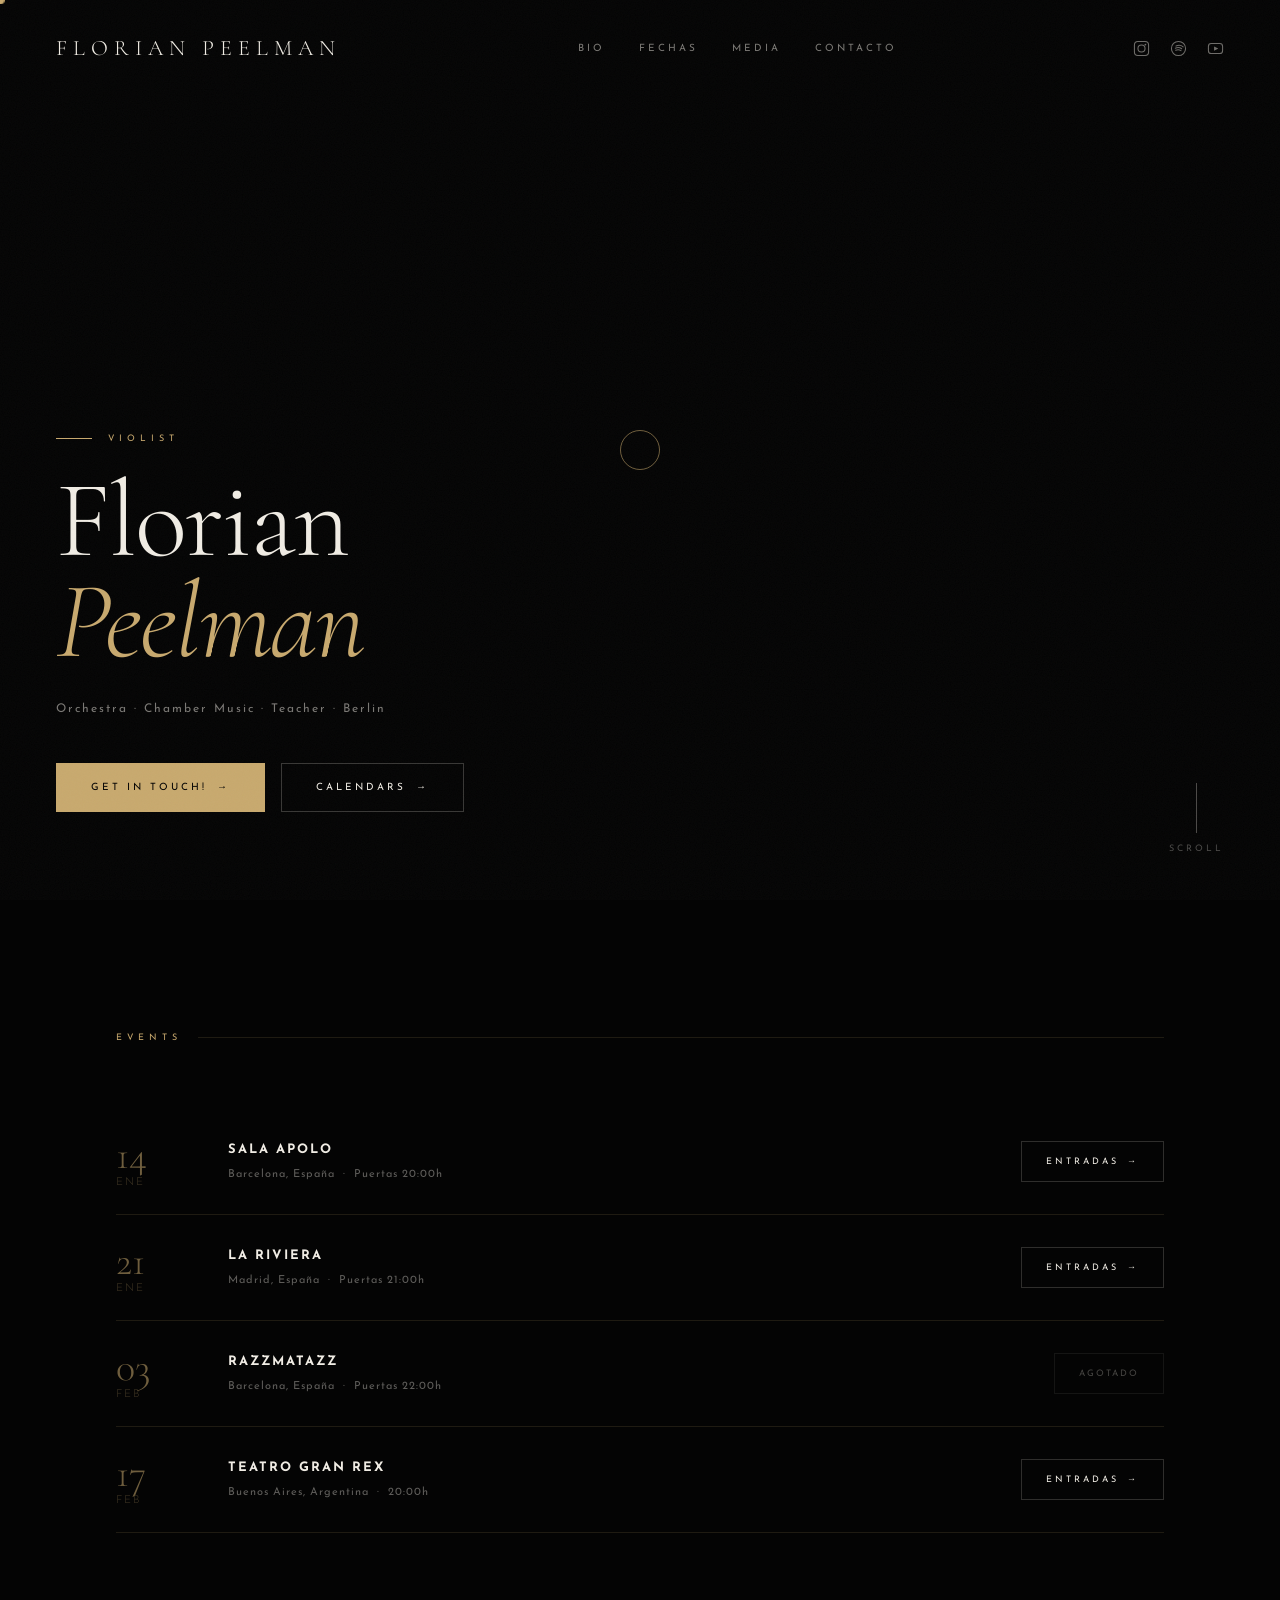
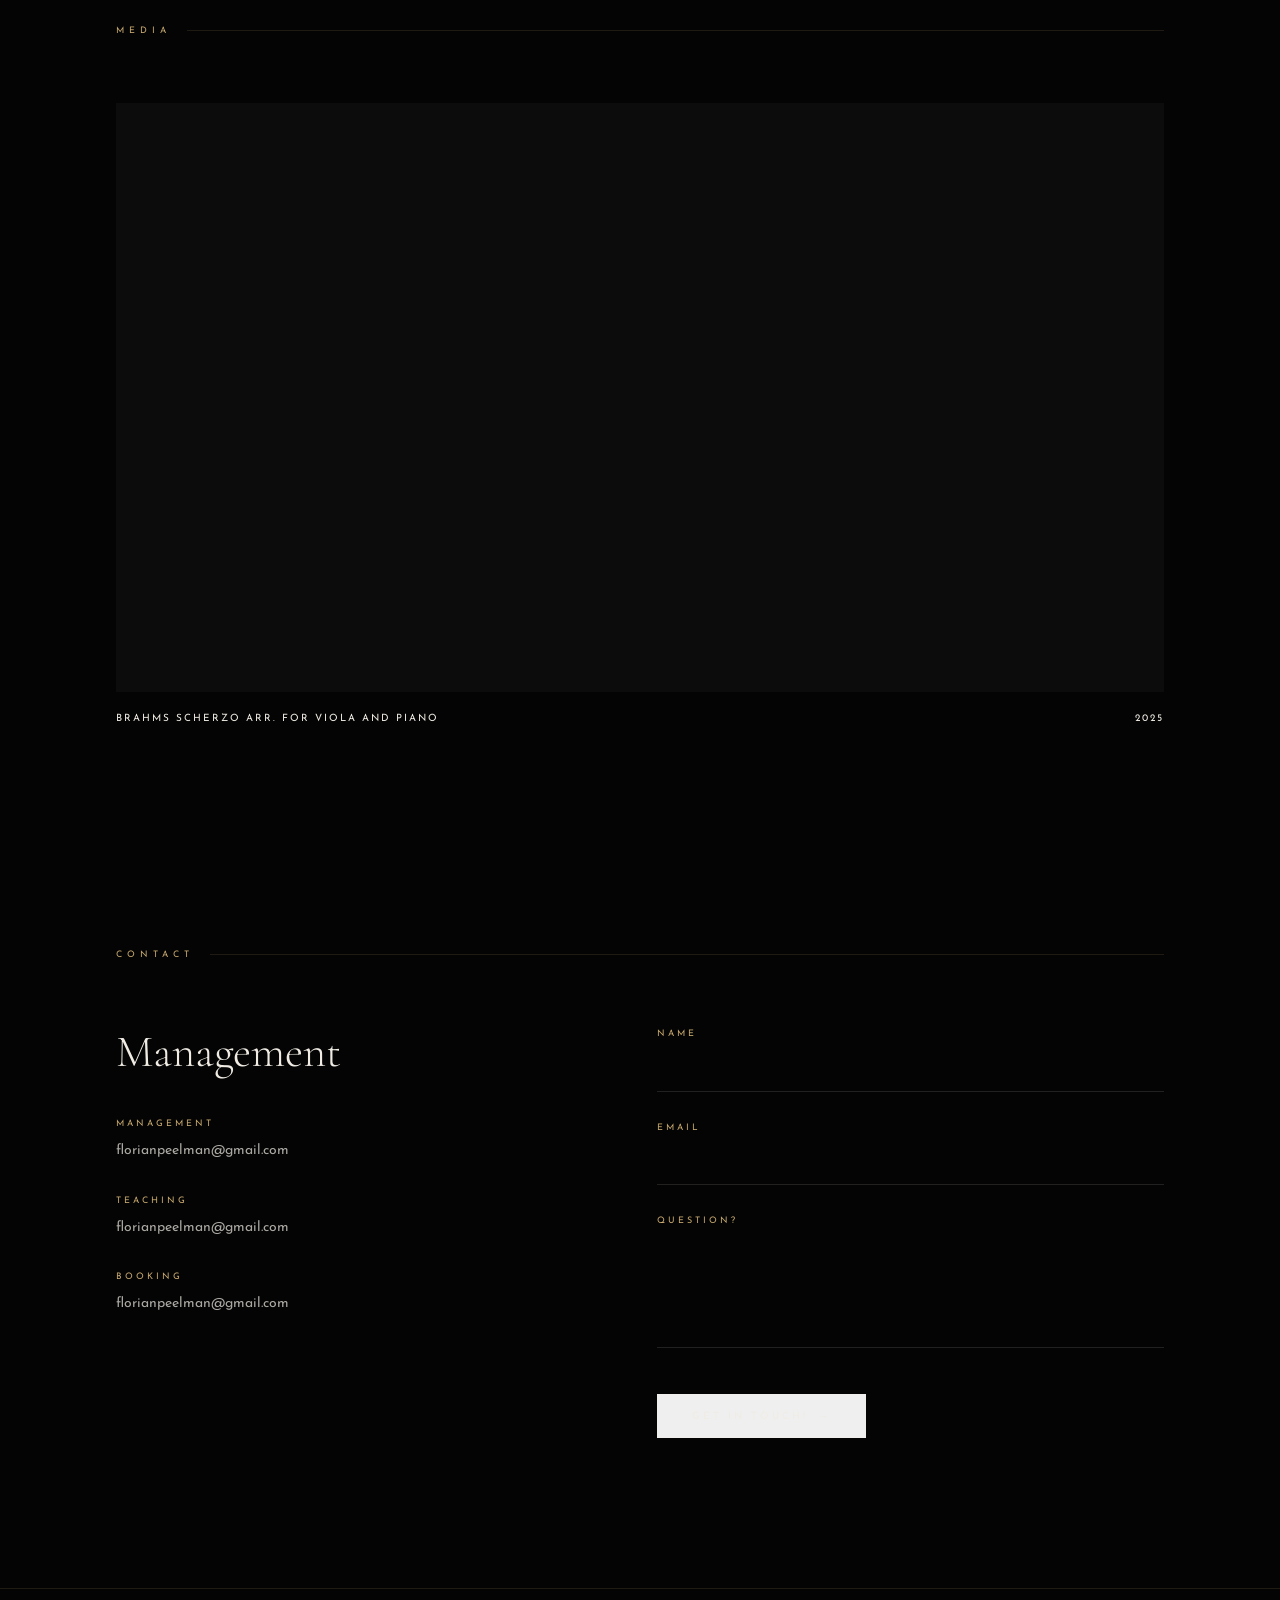
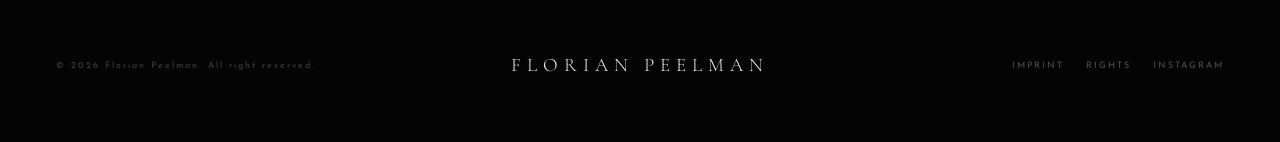
==== index.html @ fed13255 "Change YouTube iframe to embed format Updated iframe source to use embed URL and added picture-in-pi" ====
<!DOCTYPE html>
<html lang="es">
<head>
  <meta charset="UTF-8">
  <meta name="viewport" content="width=device-width, initial-scale=1.0">
  <title>Artista — Portfolio</title>
  <link rel="preconnect" href="https://fonts.googleapis.com">
  <link rel="preconnect" href="https://fonts.gstatic.com" crossorigin>
  <link href="https://fonts.googleapis.com/css2?family=Cormorant+Garamond:ital,wght@0,300;0,400;0,600;1,300;1,400&family=Josefin+Sans:wght@200;300;400&display=swap" rel="stylesheet">
  <link rel="stylesheet" href="style.css">
</head>
<body>
 
  <!-- CURSOR -->
  <div id="cur"></div>
  <div id="cur-ring"></div>
  <!-- GRAIN -->
  <div id="grain"></div>
 
  <!-- PROGRESS BAR -->
  <div id="prog"></div>
 
  <!-- ── HEADER ── -->
  <header id="hdr">
    <a href="index.html" class="logo">FLORIAN PEELMAN</a>
    <nav class="menu">
      <a href="bio.html">Bio</a>
      <a href="calendar.html">Fechas</a>
      <a href="media.html">Media</a>
      <a href="contact.html">Contacto</a>
    </nav>
    <div class="social">
      <!-- Instagram -->
      <a href="#" aria-label="Instagram">
        <svg viewBox="0 0 24 24"><rect x="2" y="2" width="20" height="20" rx="5"/><circle cx="12" cy="12" r="5"/><circle cx="17.5" cy="6.5" r="1.3" fill="currentColor" stroke="none"/></svg>
      </a>
      <!-- Spotify -->
      <a href="#" aria-label="Spotify">
        <svg viewBox="0 0 24 24"><circle cx="12" cy="12" r="10"/><path d="M8 14.5c2.5-1 5.5-.8 7.5.5M7.5 11.5c3-1.2 6.5-1 9 .8M8.5 8.5c3.5-1.5 7.5-1 10 1.2" stroke-linecap="round"/></svg>
      </a>
      <!-- YouTube -->
      <a href="#" aria-label="YouTube">
        <svg viewBox="0 0 24 24"><rect x="2" y="5" width="20" height="14" rx="4"/><polygon points="10,9 16,12 10,15" fill="currentColor" stroke="none"/></svg>
      </a>
    </div>
  </header>
 
  <!-- ── HERO ── -->
  <section class="hero">
    <div class="hero-bg" id="hbg"></div>
 
    <p class="hero-tag" id="htag">Violist</p>
    <h1 id="htitle">Florian<br><em>Peelman</em></h1>
    <p class="hero-sub" id="hsub">Orchestra · Chamber Music · Teacher · Berlin</p>
 
    <div class="buttons" id="hbtns">
      <a href="#" class="btn btn-solid">
        <div class="fill"></div>
        <span class="label">Get in touch! <span class="btn-arrow">→</span></span>
      </a>
      <a href="calendar.html" class="btn btn-ghost">
        <div class="fill"></div>
        <span class="label">Calendars <span class="btn-arrow">→</span></span>
      </a>
    </div>
 
    <div class="scroll-cue">
      <div class="scroll-line"></div>
      Scroll
    </div>
  </section>
 
  <!-- ── EVENTS ── -->
  <div class="wrap">
    <div class="section">
      <div class="eyebrow r">Events</div>
 
      <div class="event r r1">
        <div class="event-date">14<span>ENE</span></div>
        <div class="event-info">
          <h3>Sala Apolo</h3>
          <p>Barcelona, España &nbsp;·&nbsp; Puertas 20:00h</p>
        </div>
        <a href="#" class="ticket">
          <div class="fill"></div>
          <span class="t-label">Entradas <span class="t-arrow">→</span></span>
        </a>
      </div>
 
      <div class="event r r2">
        <div class="event-date">21<span>ENE</span></div>
        <div class="event-info">
          <h3>La Riviera</h3>
          <p>Madrid, España &nbsp;·&nbsp; Puertas 21:00h</p>
        </div>
        <a href="#" class="ticket">
          <div class="fill"></div>
          <span class="t-label">Entradas <span class="t-arrow">→</span></span>
        </a>
      </div>
 
      <div class="event r r3">
        <div class="event-date">03<span>FEB</span></div>
        <div class="event-info">
          <h3>Razzmatazz</h3>
          <p>Barcelona, España &nbsp;·&nbsp; Puertas 22:00h</p>
        </div>
        <span class="sold">Agotado</span>
      </div>
 
      <div class="event r r4">
        <div class="event-date">17<span>FEB</span></div>
        <div class="event-info">
          <h3>Teatro Gran Rex</h3>
          <p>Buenos Aires, Argentina &nbsp;·&nbsp; 20:00h</p>
        </div>
        <a href="#" class="ticket">
          <div class="fill"></div>
          <span class="t-label">Entradas <span class="t-arrow">→</span></span>
        </a>
      </div>
 
    </div>
  </div>
 
  <!-- ── MEDIA ── -->
  <div class="wrap">
    <div class="section" style="padding-top:0">
      <div class="eyebrow r">Media</div>
      <div class="video r">
 <iframe
  src="https://www.youtube.com/embed/Y04K9-z7pxk"
  allow="accelerometer; autoplay; clipboard-write; encrypted-media; gyroscope; picture-in-picture"
  allowfullscreen>
</iframe>
      </div>
      <div class="video-meta r">
        <span>Brahms Scherzo arr. for Viola and Piano</span>
        <span>2025</span>
      </div>
    </div>
  </div>
 
  <!-- ── CONTACT ── -->
  <div class="wrap">
    <div class="section">
      <div class="eyebrow r">Contact</div>
      <div class="contact-grid">
 
        <div class="contact-copy r">
          <h2>Management</h2>
          <div class="contact-item">
            <div class="role">Management</div>
            <a href="mailto:florianpeelman@gmail.com">florianpeelman@gmail.com</a>
          </div>
          <div class="contact-item">
            <div class="role">Teaching</div>
            <a href="mailto:florianpeelman@gmail.com">florianpeelman@gmail.com</a>
          </div>
          <div class="contact-item">
            <div class="role">Booking</div>
            <a href="mailto:florianpeelman@gmail.com">florianpeelman@gmail.com</a>
          </div>
        </div>
 
        <div class="r r1">
          <div class="form-row">
            <label for="f-name">Name</label>
            <input id="f-name" type="text" autocomplete="name">
            <div class="form-bar"></div>
          </div>
          <div class="form-row">
            <label for="f-email">Email</label>
            <input id="f-email" type="email" autocomplete="email">
            <div class="form-bar"></div>
          </div>
          <div class="form-row">
            <label for="f-msg">Question?</label>
            <textarea id="f-msg"></textarea>
            <div class="form-bar"></div>
          </div>
          <button type="button" class="btn btn-ghost" style="margin-top:8px">
            <div class="fill"></div>
            <span class="label">Get in touch! <span class="btn-arrow">→</span></span>
          </button>
        </div>
 
      </div>
    </div>
  </div>
 
  <!-- ── FOOTER ── -->
  <footer>
    <p class="footer-copy">© 2026 Florian Peelman. All right reserved.</p>
    <div class="footer-logo">FLORIAN PEELMAN</div>
    <nav class="footer-nav">
      <a href="#">Imprint</a>
      <a href="#">rights</a>
      <a href="#">Instagram</a>
    </nav>
  </footer>
 
  <script>
    /* ── CURSOR ── */
    const cur  = document.getElementById('cur');
    const ring = document.getElementById('cur-ring');
    let mx = window.innerWidth / 2, my = window.innerHeight / 2;
    let rx = mx, ry = my;
 
    document.addEventListener('mousemove', e => {
      mx = e.clientX; my = e.clientY;
      cur.style.left = mx + 'px';
      cur.style.top  = my + 'px';
    });
    document.addEventListener('mousedown', () => document.body.classList.add('clicking'));
    document.addEventListener('mouseup',   () => document.body.classList.remove('clicking'));
 
    document.querySelectorAll('a, button, .ticket, .btn, .logo, .social a, .menu a, .footer-nav a').forEach(el => {
      el.addEventListener('mouseenter', () => document.body.classList.add('hovered'));
      el.addEventListener('mouseleave', () => document.body.classList.remove('hovered'));
    });
 
    (function tick() {
      rx += (mx - rx) * .11;
      ry += (my - ry) * .11;
      ring.style.left = rx + 'px';
      ring.style.top  = ry + 'px';
      requestAnimationFrame(tick);
    })();
 
    /* ── SCROLL: header + progress ── */
    const hdr  = document.getElementById('hdr');
    const prog = document.getElementById('prog');
 
    window.addEventListener('scroll', () => {
      const s   = window.scrollY;
      const max = document.body.scrollHeight - window.innerHeight;
      hdr.classList.toggle('stuck', s > 60);
      prog.style.width = (max > 0 ? (s / max * 100) : 0) + '%';
    }, { passive: true });
 
    /* ── HERO ENTRANCE ── */
    window.addEventListener('DOMContentLoaded', () => {
      setTimeout(() => document.getElementById('hbg').classList.add('in'),    100);
      setTimeout(() => document.getElementById('htag').classList.add('in'),   300);
      setTimeout(() => document.getElementById('htitle').classList.add('in'), 480);
      setTimeout(() => document.getElementById('hsub').classList.add('in'),   660);
      setTimeout(() => document.getElementById('hbtns').classList.add('in'),  820);
    });
 
    /* ── SCROLL REVEAL ── */
    const obs = new IntersectionObserver(entries => {
      entries.forEach(e => { if (e.isIntersecting) e.target.classList.add('in'); });
    }, { threshold: .1 });
 
    document.querySelectorAll('.r').forEach(el => obs.observe(el));
  </script>
 
</body>
</html>
---- style.css ----
@import url('https://fonts.googleapis.com/css2?family=Cormorant+Garamond:ital,wght@0,300;0,400;0,600;1,300;1,400&family=Josefin+Sans:wght@200;300;400&display=swap');

/* ── VARIABLES ── */
:root {
  --bg:      #040404;
  --surface: #0c0c0c;
  --accent:  #c8a96e;
  --accent2: #8c6d3f;
  --text:    #f0ece4;
  --border:  rgba(200,169,110,.14);
  --ease:    cubic-bezier(.16,1,.3,1);
  --wipe:    cubic-bezier(.65,0,.35,1);
}

/* ── RESET ── */
*, *::before, *::after { margin:0; padding:0; box-sizing:border-box; }
html { scroll-behavior:smooth; }
body {
  font-family:'Josefin Sans',sans-serif;
  background:var(--bg);
  color:var(--text);
  line-height:1.7;
  overflow-x:hidden;
  cursor:none;
}
a { text-decoration:none; color:inherit; }
img { display:block; max-width:100%; }

/* ── CUSTOM CURSOR ── */
#cur, #cur-ring {
  position:fixed;
  border-radius:50%;
  pointer-events:none;
  z-index:99999;
  top:0; left:0;
  transform:translate(-50%,-50%);
  will-change:left,top;
}
#cur {
  width:9px; height:9px;
  background:#c8a96e;
  transition:width .2s var(--ease), height .2s var(--ease);
}
#cur-ring {
  width:40px; height:40px;
  border:1px solid #c8a96e;
  opacity:.55;
  transition:width .4s var(--ease), height .4s var(--ease), opacity .4s;
}
body.hovered  #cur       { width:14px; height:14px; }
body.hovered  #cur-ring  { width:64px; height:64px; opacity:.2; }
body.clicking #cur       { width:5px;  height:5px; }

/* ── SCROLL PROGRESS ── */
#prog {
  position:fixed; top:0; left:0; height:1px;
  background:linear-gradient(90deg,var(--accent2),var(--accent));
  width:0%; z-index:99998;
  pointer-events:none;
  transition:width .08s linear;
}

/* ── GRAIN (div#grain) ── */
#grain {
  position:fixed; inset:0;
  background-image:url("data:image/svg+xml,%3Csvg xmlns='http://www.w3.org/2000/svg' width='300' height='300'%3E%3Cfilter id='g'%3E%3CfeTurbulence type='fractalNoise' baseFrequency='.85' numOctaves='4' stitchTiles='stitch'/%3E%3C/filter%3E%3Crect width='300' height='300' filter='url(%23g)' opacity='.045'/%3E%3C/svg%3E");
  pointer-events:none; z-index:5; opacity:.7;
}

/* ── HEADER ── */
header {
  position:fixed; top:0; left:0; width:100%;
  padding:30px 56px;
  display:flex; justify-content:space-between; align-items:center;
  z-index:1000;
  transition:padding .5s var(--ease), background .5s, backdrop-filter .5s, border-color .5s;
  border-bottom:1px solid transparent;
}
header.stuck {
  padding:16px 56px;
  background:rgba(4,4,4,.88);
  backdrop-filter:blur(22px) saturate(1.5);
  border-bottom-color:var(--border);
}
.logo {
  font-family:'Cormorant Garamond',serif;
  font-size:22px; letter-spacing:6px; font-weight:300;
  position:relative; display:inline-block;
}
.logo::after {
  content:''; position:absolute;
  bottom:-4px; left:0;
  width:0; height:1px; background:var(--accent);
  transition:width .45s var(--ease);
}
.logo:hover::after { width:100%; }

.menu { display:flex; gap:34px; }
.menu a {
  font-size:10px; letter-spacing:3px; text-transform:uppercase;
  opacity:.5; position:relative;
  transition:opacity .3s;
}
.menu a::after {
  content:''; position:absolute;
  bottom:-4px; left:0;
  width:0; height:1px; background:var(--accent);
  transition:width .4s var(--ease);
}
.menu a:hover { opacity:1; }
.menu a:hover::after { width:100%; }

.social { display:flex; gap:20px; align-items:center; }
.social a {
  opacity:.45; display:flex;
  transition:opacity .3s, transform .35s var(--ease);
}
.social a:hover { opacity:1; transform:translateY(-3px); }
.social svg {
  width:17px; height:17px;
  fill:none; stroke:var(--text); stroke-width:1.5;
}

/* ── HERO ── */
.hero {
  height:100vh; min-height:640px;
  display:flex; flex-direction:column;
  justify-content:flex-end;
  padding:0 56px 88px;
  position:relative; overflow:hidden;
}
.hero-bg {
  position:absolute; inset:0;
  background:
    linear-gradient(to bottom, transparent 25%, rgba(4,4,4,.6) 60%, rgba(4,4,4,.97) 100%),
    linear-gradient(100deg, rgba(4,4,4,.5) 0%, transparent 60%),
    url('https://images.unsplash.com/photo-1520523839897-bd0b52f945a0?w=1800&q=80') center/cover no-repeat;
  transform:scale(1.06);
  transition:transform 10s var(--ease);
}
.hero-bg.in { transform:scale(1); }

.hero-tag {
  font-size:9px; letter-spacing:5px; text-transform:uppercase;
  color:var(--accent);
  display:flex; align-items:center; gap:16px;
  margin-bottom:24px;
  opacity:0; transform:translateY(16px);
  transition:opacity .8s, transform .8s var(--ease);
}
.hero-tag::before { content:''; width:36px; height:1px; background:var(--accent); }
.hero-tag.in { opacity:1; transform:translateY(0); }

.hero h1 {
  font-family:'Cormorant Garamond',serif;
  font-size:clamp(56px,8.5vw,126px);
  font-weight:300; line-height:.93; letter-spacing:-2px;
  opacity:0; transform:translateY(48px);
  transition:opacity 1.1s .15s, transform 1.1s .15s var(--ease);
}
.hero h1 em { font-style:italic; color:var(--accent); }
.hero h1.in { opacity:1; transform:translateY(0); }

.hero-sub {
  margin-top:26px;
  font-size:12px; letter-spacing:2px;
  color:rgba(240,236,228,.5);
  opacity:0; transform:translateY(16px);
  transition:opacity .8s .32s, transform .8s .32s var(--ease);
}
.hero-sub.in { opacity:1; transform:translateY(0); }

.buttons {
  margin-top:44px; display:flex; gap:16px; flex-wrap:wrap;
  opacity:0; transform:translateY(16px);
  transition:opacity .8s .48s, transform .8s .48s var(--ease);
}
.buttons.in { opacity:1; transform:translateY(0); }

/* ── BUTTONS ── */
.btn {
  position:relative; overflow:hidden;
  display:inline-flex; align-items:center; gap:10px;
  padding:15px 34px;
  font-family:'Josefin Sans',sans-serif;
  font-size:10px; letter-spacing:3px; text-transform:uppercase;
  transition:color .45s;
  cursor:none;
}
.btn .fill {
  position:absolute; inset:0;
  transform:scaleX(0); transform-origin:right;
  transition:transform .45s var(--wipe);
}
.btn:hover .fill { transform:scaleX(1); transform-origin:left; }
.btn .label {
  position:relative; z-index:1;
  display:flex; align-items:center; gap:10px;
}
.btn-solid {
  background:var(--accent); color:#000;
  border:1px solid var(--accent);
}
.btn-solid .fill { background:#000; }
.btn-solid:hover { color:var(--accent); }

.btn-ghost {
  border:1px solid rgba(240,236,228,.22); color:var(--text);
}
.btn-ghost .fill { background:var(--text); }
.btn-ghost:hover { color:#000; }

.btn-arrow {
  display:inline-block;
  transition:transform .35s var(--ease);
}
.btn:hover .btn-arrow { transform:translateX(5px); }

/* ── SCROLL INDICATOR ── */
.scroll-cue {
  position:absolute; bottom:44px; right:56px;
  display:flex; flex-direction:column; align-items:center; gap:8px;
  font-size:9px; letter-spacing:3px; text-transform:uppercase;
  color:rgba(240,236,228,.3);
  animation:fadeUp 1s 1.4s both;
}
.scroll-line {
  width:1px; height:50px; background:rgba(240,236,228,.3);
  animation:drawDown 2.2s 1.6s infinite;
}
@keyframes drawDown {
  0%   { transform:scaleY(0); transform-origin:top; opacity:1; }
  50%  { transform:scaleY(1); transform-origin:top; }
  51%  { transform-origin:bottom; }
  100% { transform:scaleY(0); transform-origin:bottom; opacity:.2; }
}
@keyframes fadeUp {
  from { opacity:0; transform:translateY(12px); }
  to   { opacity:1; transform:translateY(0); }
}

/* ── REVEAL ON SCROLL ── */
.r {
  opacity:0; transform:translateY(32px);
  transition:opacity .9s var(--ease), transform .9s var(--ease);
}
.r.in { opacity:1; transform:translateY(0); }
.r1 { transition-delay:.08s; }
.r2 { transition-delay:.16s; }
.r3 { transition-delay:.24s; }
.r4 { transition-delay:.32s; }

/* ── LAYOUT ── */
.wrap { max-width:1160px; margin:0 auto; padding:0 56px; }
.section { padding:130px 0 90px; }

.eyebrow {
  font-size:9px; letter-spacing:5px; text-transform:uppercase;
  color:var(--accent);
  display:flex; align-items:center; gap:16px;
  margin-bottom:64px;
}
.eyebrow::after { content:''; flex:1; height:1px; background:var(--border); }

/* ── PAGE (bio, etc.) ── */
.page { max-width:800px; margin:0 auto; padding:160px 56px 100px; }
.page h1 {
  font-family:'Cormorant Garamond',serif;
  font-size:clamp(38px,5vw,66px);
  font-weight:300; letter-spacing:-1px; line-height:1.08;
  margin-bottom:42px;
}
.page h1 em { font-style:italic; color:var(--accent); }
.page p { font-size:16px; opacity:.72; line-height:1.95; margin-bottom:22px; }

/* ── EVENTS ── */
.event {
  display:grid;
  grid-template-columns:84px 1fr auto;
  align-items:center; gap:28px;
  padding:26px 0;
  border-bottom:1px solid var(--border);
  position:relative; overflow:hidden;
  transition:border-color .3s;
}
.event::after {
  content:''; position:absolute;
  bottom:-1px; left:0;
  width:0; height:1px; background:var(--accent);
  transition:width .55s var(--ease);
}
.event:hover { border-color:transparent; }
.event:hover::after { width:100%; }

.event-date {
  font-family:'Cormorant Garamond',serif;
  font-size:40px; font-weight:300; line-height:1;
  color:var(--accent); opacity:.55;
  transition:opacity .3s;
}
.event:hover .event-date { opacity:1; }
.event-date span {
  display:block;
  font-size:11px; opacity:.6; letter-spacing:2px; margin-top:2px;
  font-family:'Josefin Sans',sans-serif;
}
.event-info h3 {
  font-size:13px; letter-spacing:2px; text-transform:uppercase;
  margin-bottom:4px;
}
.event-info p { font-size:11px; opacity:.38; letter-spacing:1px; }

/* ── TICKET BUTTON ── */
.ticket {
  position:relative; overflow:hidden;
  display:inline-flex; align-items:center; gap:10px;
  padding:12px 24px;
  border:1px solid rgba(240,236,228,.18);
  font-size:9px; letter-spacing:3px; text-transform:uppercase;
  color:var(--text);
  transition:color .4s, border-color .4s;
  cursor:none;
}
.ticket .fill {
  position:absolute; inset:0;
  background:var(--accent);
  transform:scaleX(0); transform-origin:right;
  transition:transform .4s var(--wipe);
}
.ticket:hover { color:#000; border-color:var(--accent); }
.ticket:hover .fill { transform:scaleX(1); transform-origin:left; }
.ticket .t-label {
  position:relative; z-index:1;
  display:flex; align-items:center; gap:8px;
}
.ticket .t-arrow { transition:transform .3s var(--ease); }
.ticket:hover .t-arrow { transform:translateX(4px); }

.sold {
  font-size:9px; letter-spacing:2px; text-transform:uppercase;
  color:rgba(240,236,228,.28); padding:12px 24px;
  border:1px solid rgba(240,236,228,.07);
}

/* ── VIDEO ── */
.video {
  position:relative; padding-top:56.25%;
  background:var(--surface); overflow:hidden;
}
.video iframe {
  position:absolute; inset:0;
  width:100%; height:100%; border:0;
}
.video-meta {
  display:flex; justify-content:space-between; align-items:center;
  margin-top:18px;
  font-size:10px; letter-spacing:2px; text-transform:uppercase;
  opacity:.32;
}

/* ── CONTACT ── */
.contact-grid { display:grid; grid-template-columns:1fr 1.1fr; gap:80px; }

.contact-copy h2 {
  font-family:'Cormorant Garamond',serif;
  font-size:clamp(28px,3.5vw,46px); font-weight:300; line-height:1.2;
  margin-bottom:36px;
}
.contact-item { margin-bottom:28px; }
.contact-item .role {
  font-size:9px; letter-spacing:3px; text-transform:uppercase;
  color:var(--accent); margin-bottom:6px;
}
.contact-item a {
  font-size:14px; opacity:.7;
  transition:opacity .3s, color .3s;
}
.contact-item a:hover { opacity:1; color:var(--accent); }

.form-row { margin-bottom:28px; position:relative; }
.form-row label {
  display:block;
  font-size:9px; letter-spacing:3px; text-transform:uppercase;
  color:var(--accent); margin-bottom:10px;
}
.form-row input,
.form-row textarea {
  width:100%; padding:12px 0;
  background:transparent;
  border:none; border-bottom:1px solid rgba(240,236,228,.12);
  color:var(--text);
  font-family:'Josefin Sans',sans-serif;
  font-size:14px; letter-spacing:.5px;
  outline:none;
  transition:border-color .3s;
}
.form-row input:focus,
.form-row textarea:focus { border-bottom-color:rgba(240,236,228,.3); }
.form-row textarea { resize:none; height:110px; }
.form-bar {
  position:absolute; bottom:0; left:0;
  width:0; height:1px; background:var(--accent);
  transition:width .55s var(--ease);
}
.form-row input:focus ~ .form-bar,
.form-row textarea:focus ~ .form-bar { width:100%; }

/* ── FOOTER ── */
footer {
  padding:60px 56px;
  border-top:1px solid var(--border);
  display:grid; grid-template-columns:1fr auto 1fr;
  align-items:center; gap:32px;
  margin-top:60px;
}
.footer-copy { font-size:9px; opacity:.25; letter-spacing:2px; }
.footer-logo {
  font-family:'Cormorant Garamond',serif;
  font-size:19px; letter-spacing:6px; font-weight:300;
  text-align:center;
}
.footer-nav { display:flex; gap:22px; justify-content:flex-end; }
.footer-nav a {
  font-size:9px; letter-spacing:2px; text-transform:uppercase;
  opacity:.32; transition:opacity .3s;
}
.footer-nav a:hover { opacity:1; }

/* ── MOBILE ── */
@media (max-width:768px) {
  body { cursor:auto; }
  #cur, #cur-ring { display:none; }
  header { padding:18px 22px; }
  header.stuck { padding:14px 22px; }
  .menu { display:none; }
  .hero { padding:0 22px 64px; }
  .scroll-cue { display:none; }
  .wrap { padding:0 22px; }
  .section { padding:90px 0 60px; }
  .page { padding:120px 22px 60px; }
  .event { grid-template-columns:64px 1fr; gap:16px; }
  .ticket, .sold { display:none; }
  .contact-grid { grid-template-columns:1fr; gap:40px; }
  footer { grid-template-columns:1fr; text-align:center; gap:16px; }
  .footer-nav { justify-content:center; }
}
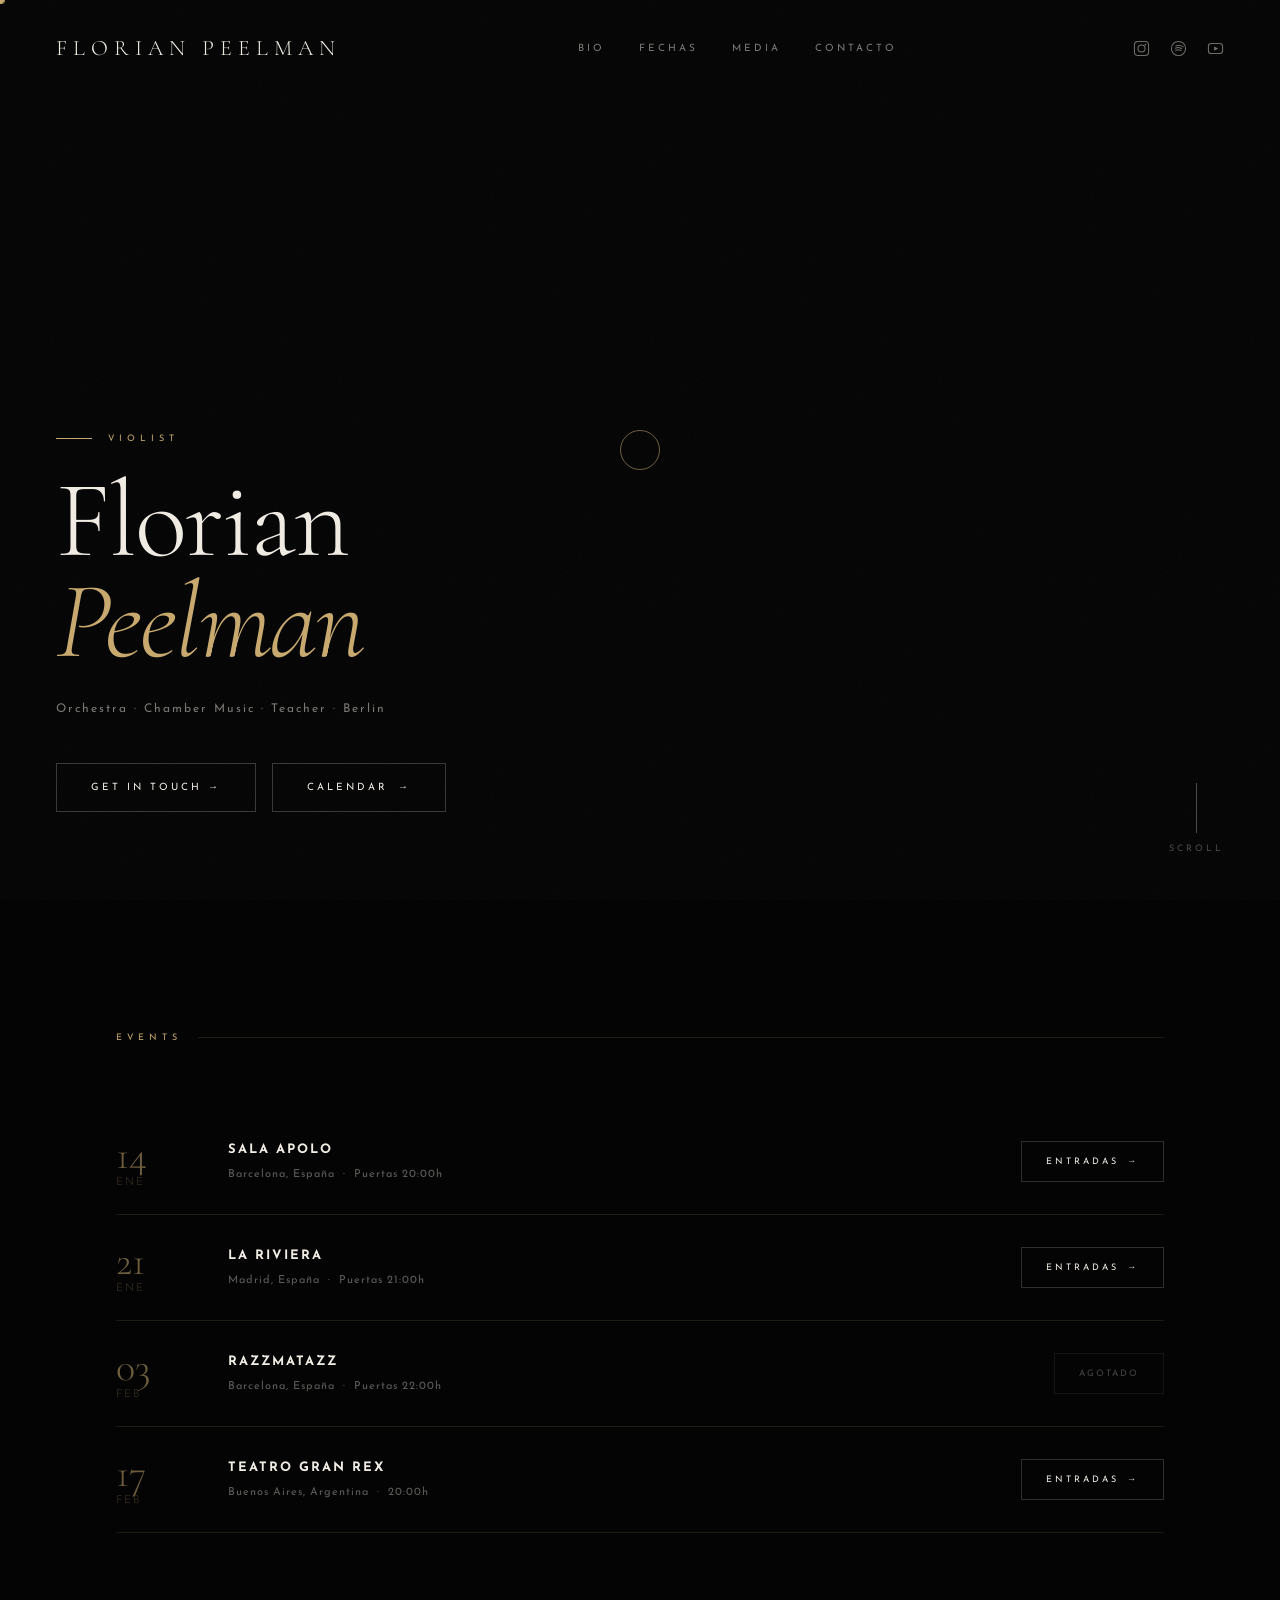
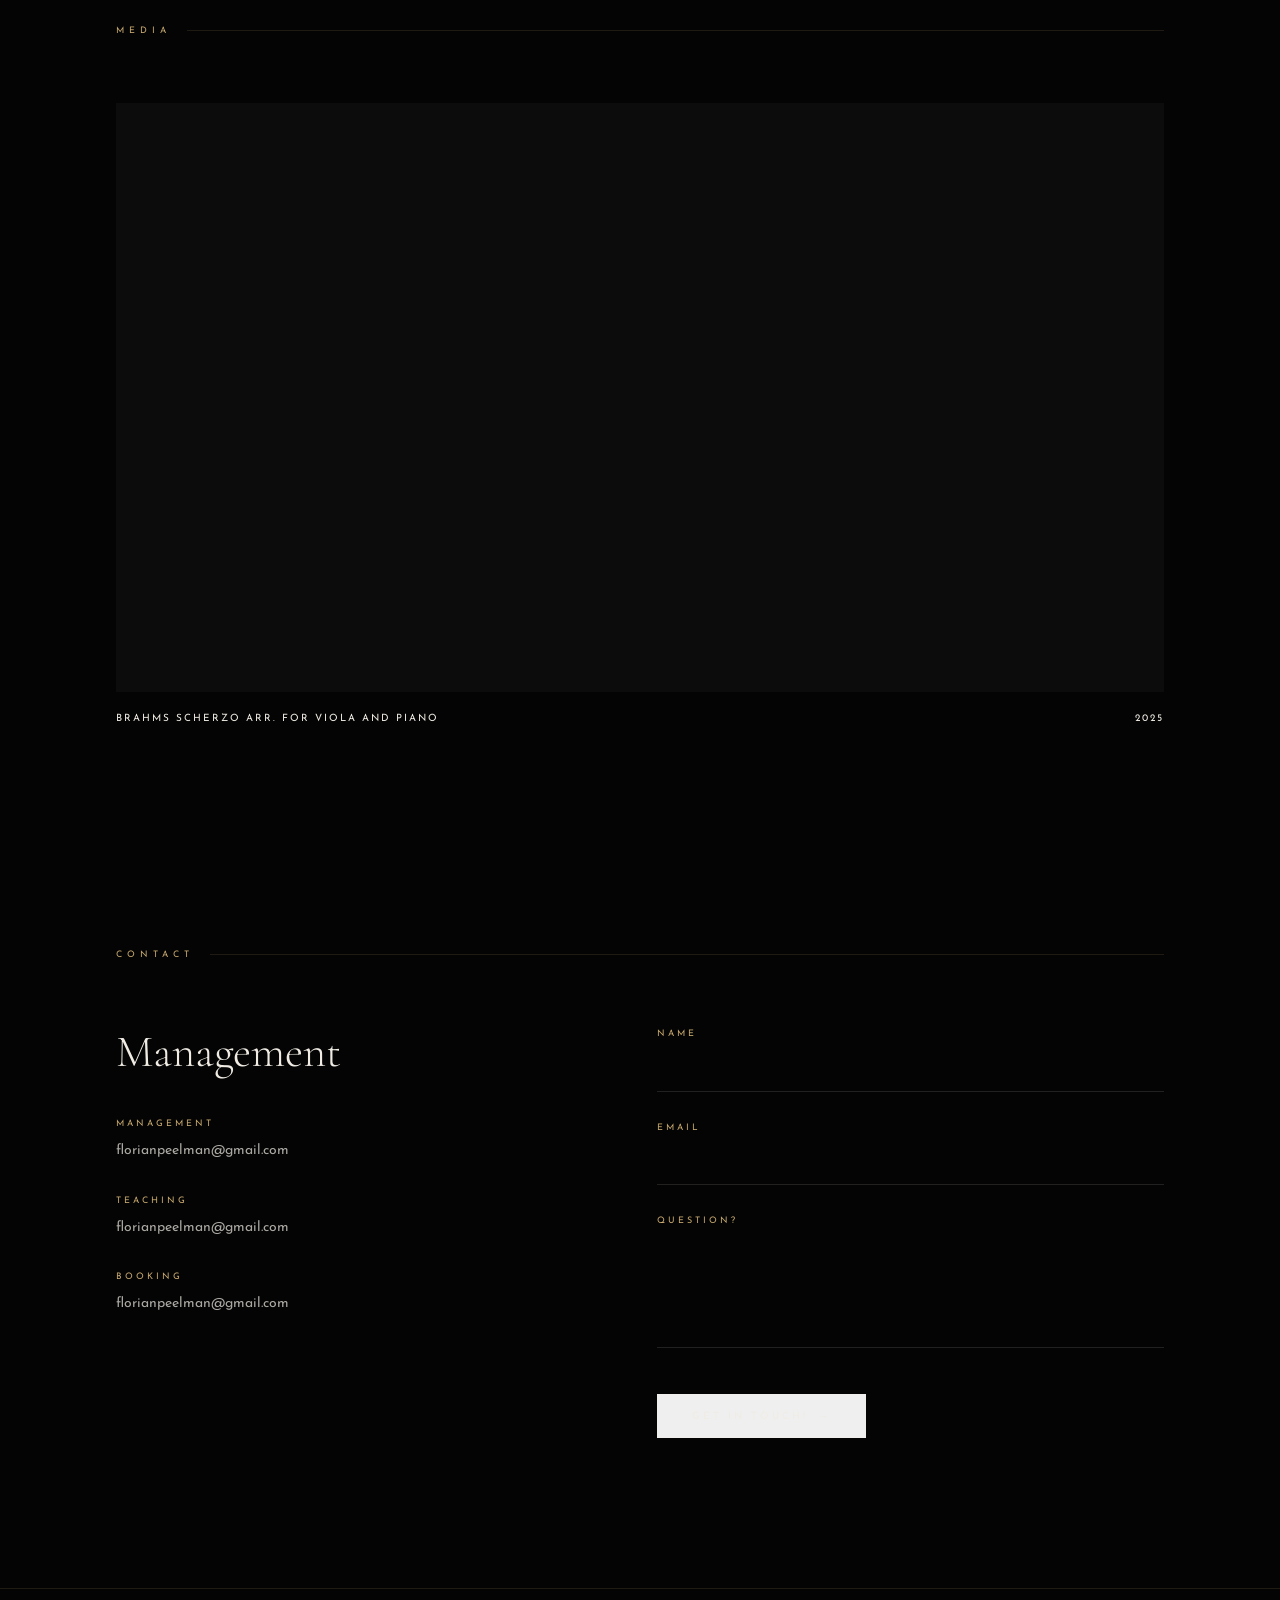
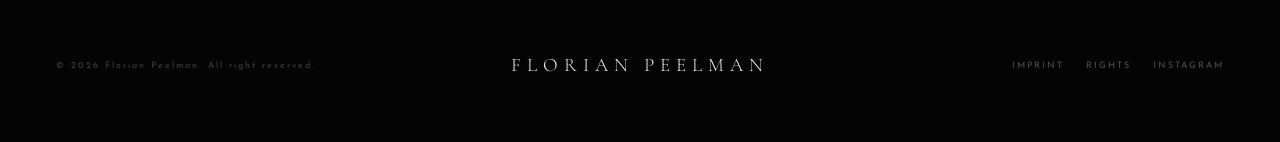
==== commit 061ca4e8: "Update button styles and labels in index.html" ====
--- a/index.html
+++ b/index.html
@@ -54,13 +54,13 @@
     <p class="hero-sub" id="hsub">Orchestra · Chamber Music · Teacher · Berlin</p>
  
     <div class="buttons" id="hbtns">
-      <a href="#" class="btn btn-solid">
-        <div class="fill"></div>
-        <span class="label">Get in touch! <span class="btn-arrow">→</span></span>
-      </a>
+<a href="contact.html" class="btn btn-ghost">
+  <div class="fill"></div>
+  <span class="label">Get in touch →</span>
+</a>
       <a href="calendar.html" class="btn btn-ghost">
         <div class="fill"></div>
-        <span class="label">Calendars <span class="btn-arrow">→</span></span>
+        <span class="label">Calendar <span class="btn-arrow">→</span></span>
       </a>
     </div>
  
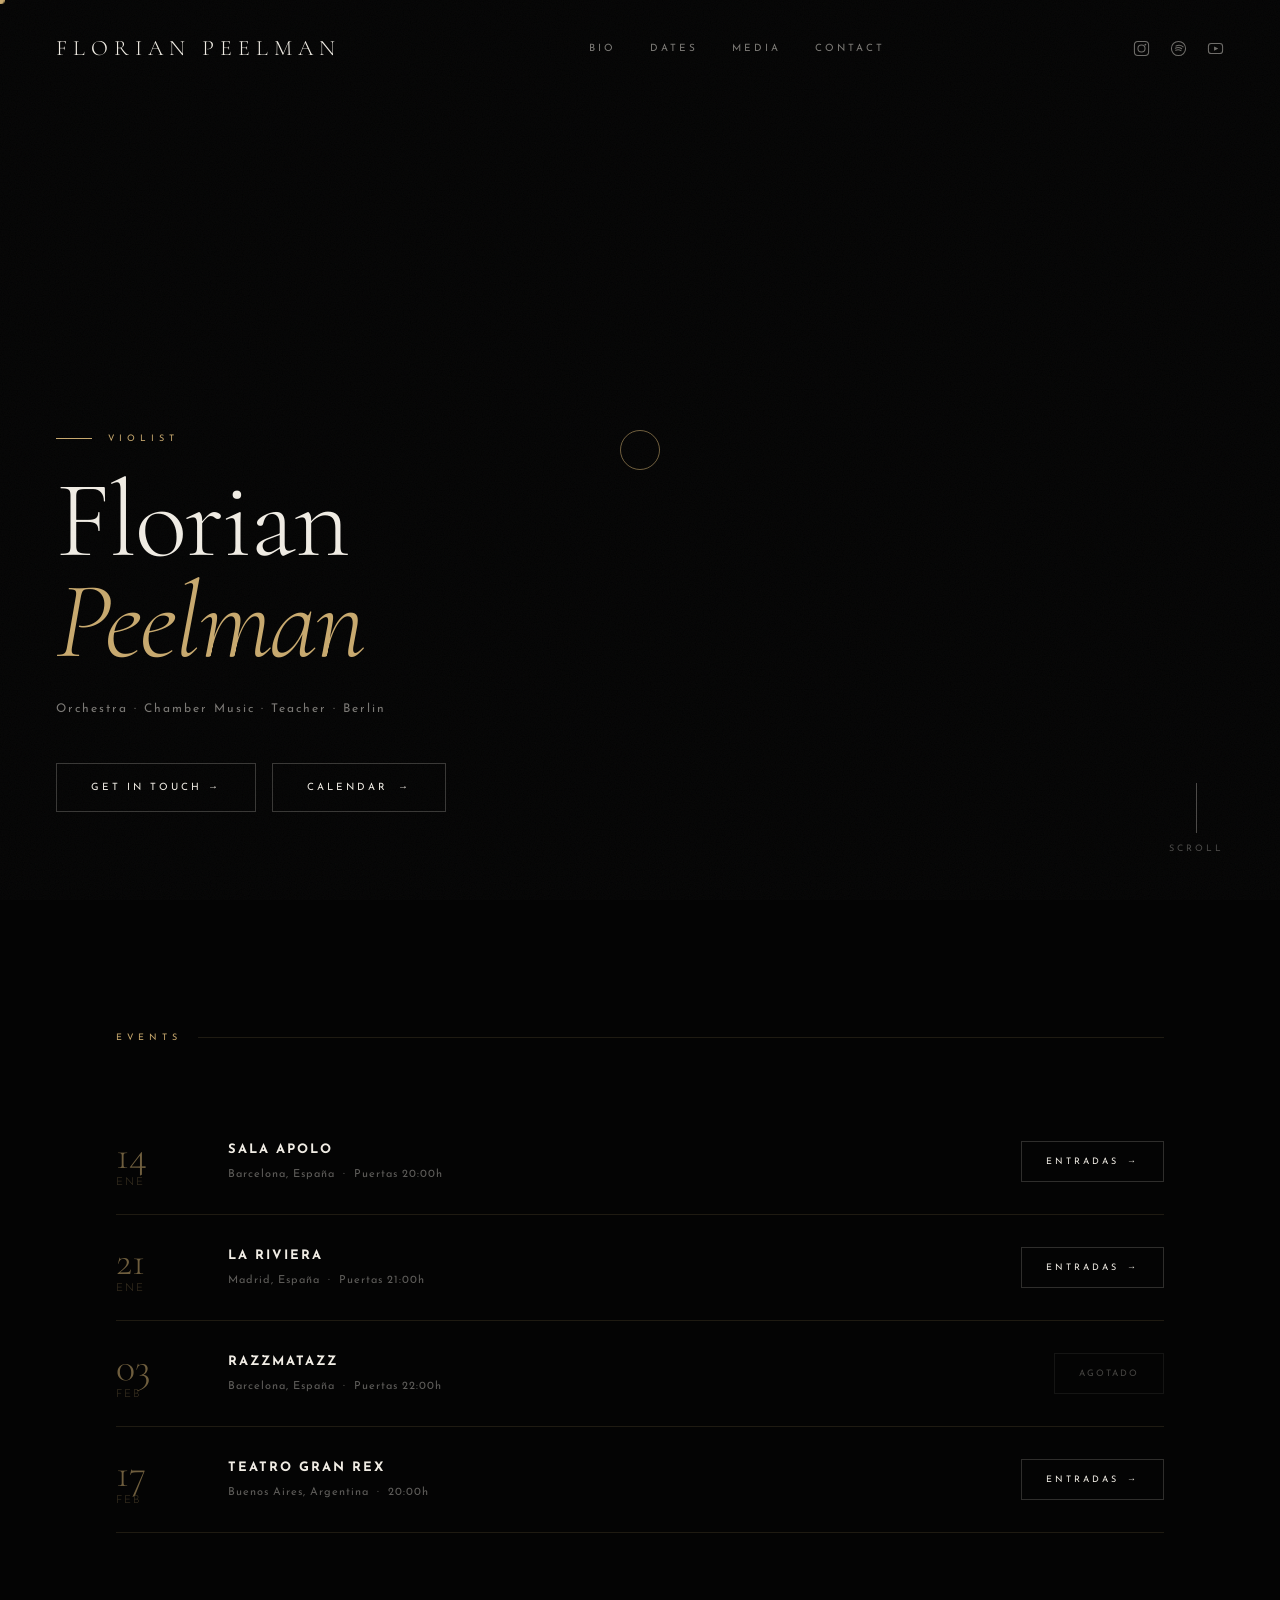
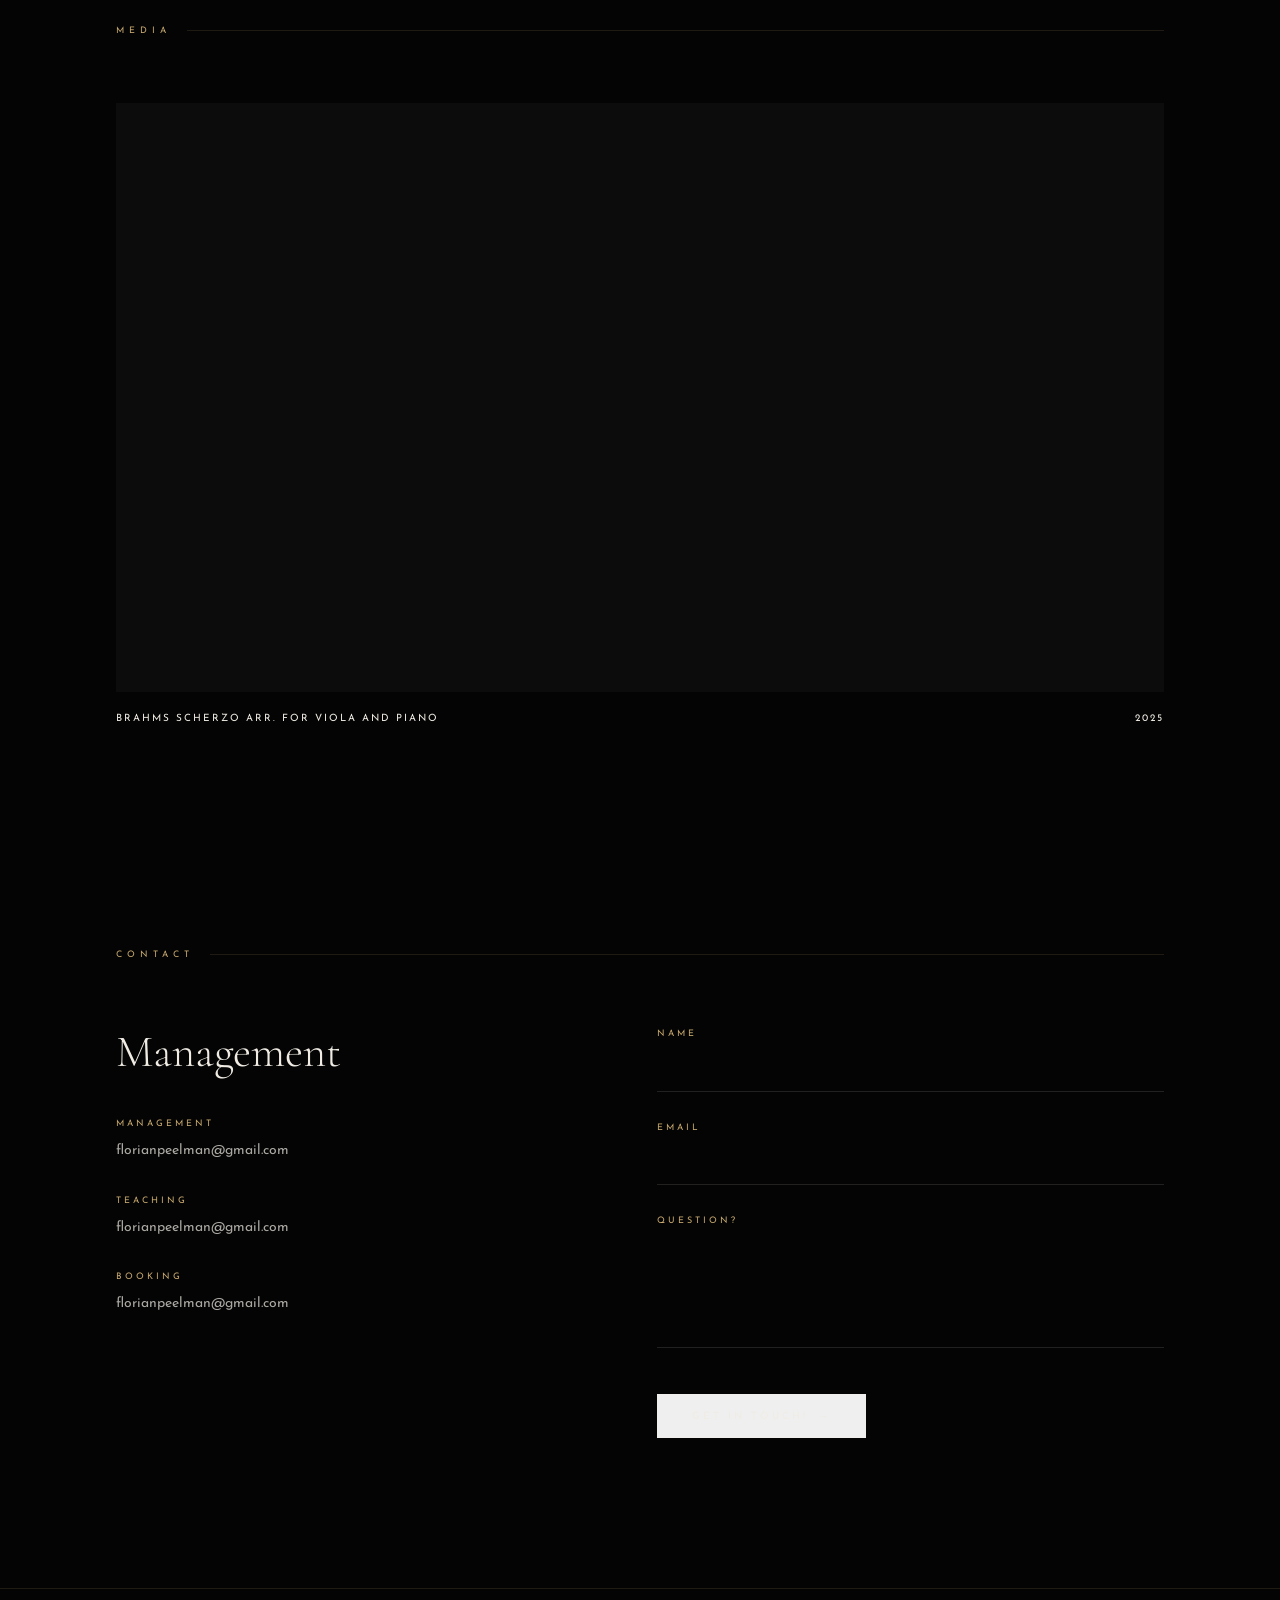
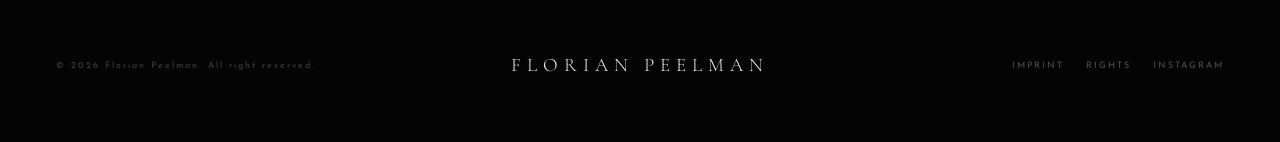
==== commit ec8a6d2e: "Update index.html" ====
--- a/index.html
+++ b/index.html
@@ -25,9 +25,9 @@
     <a href="index.html" class="logo">FLORIAN PEELMAN</a>
     <nav class="menu">
       <a href="bio.html">Bio</a>
-      <a href="calendar.html">Fechas</a>
+      <a href="calendar.html">Dates</a>
       <a href="media.html">Media</a>
-      <a href="contact.html">Contacto</a>
+      <a href="contact.html">Contact</a>
     </nav>
     <div class="social">
       <!-- Instagram -->
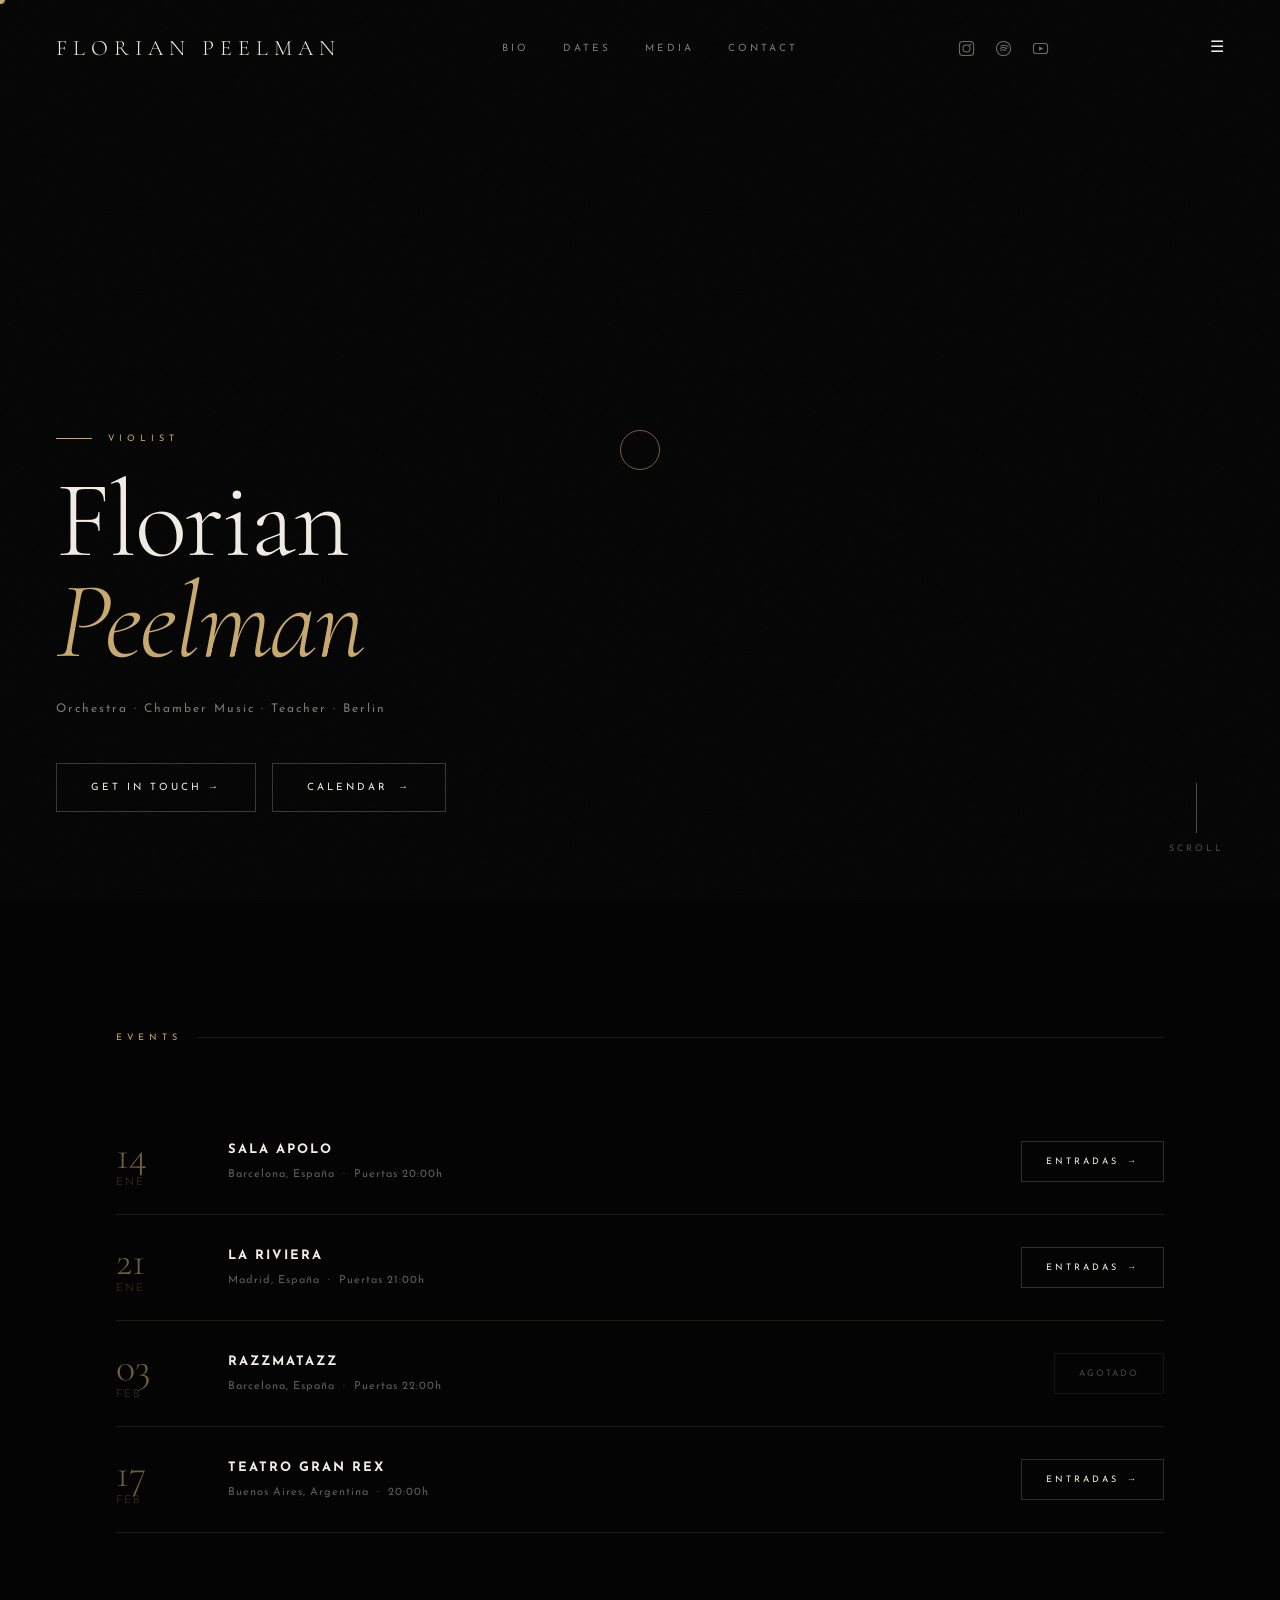
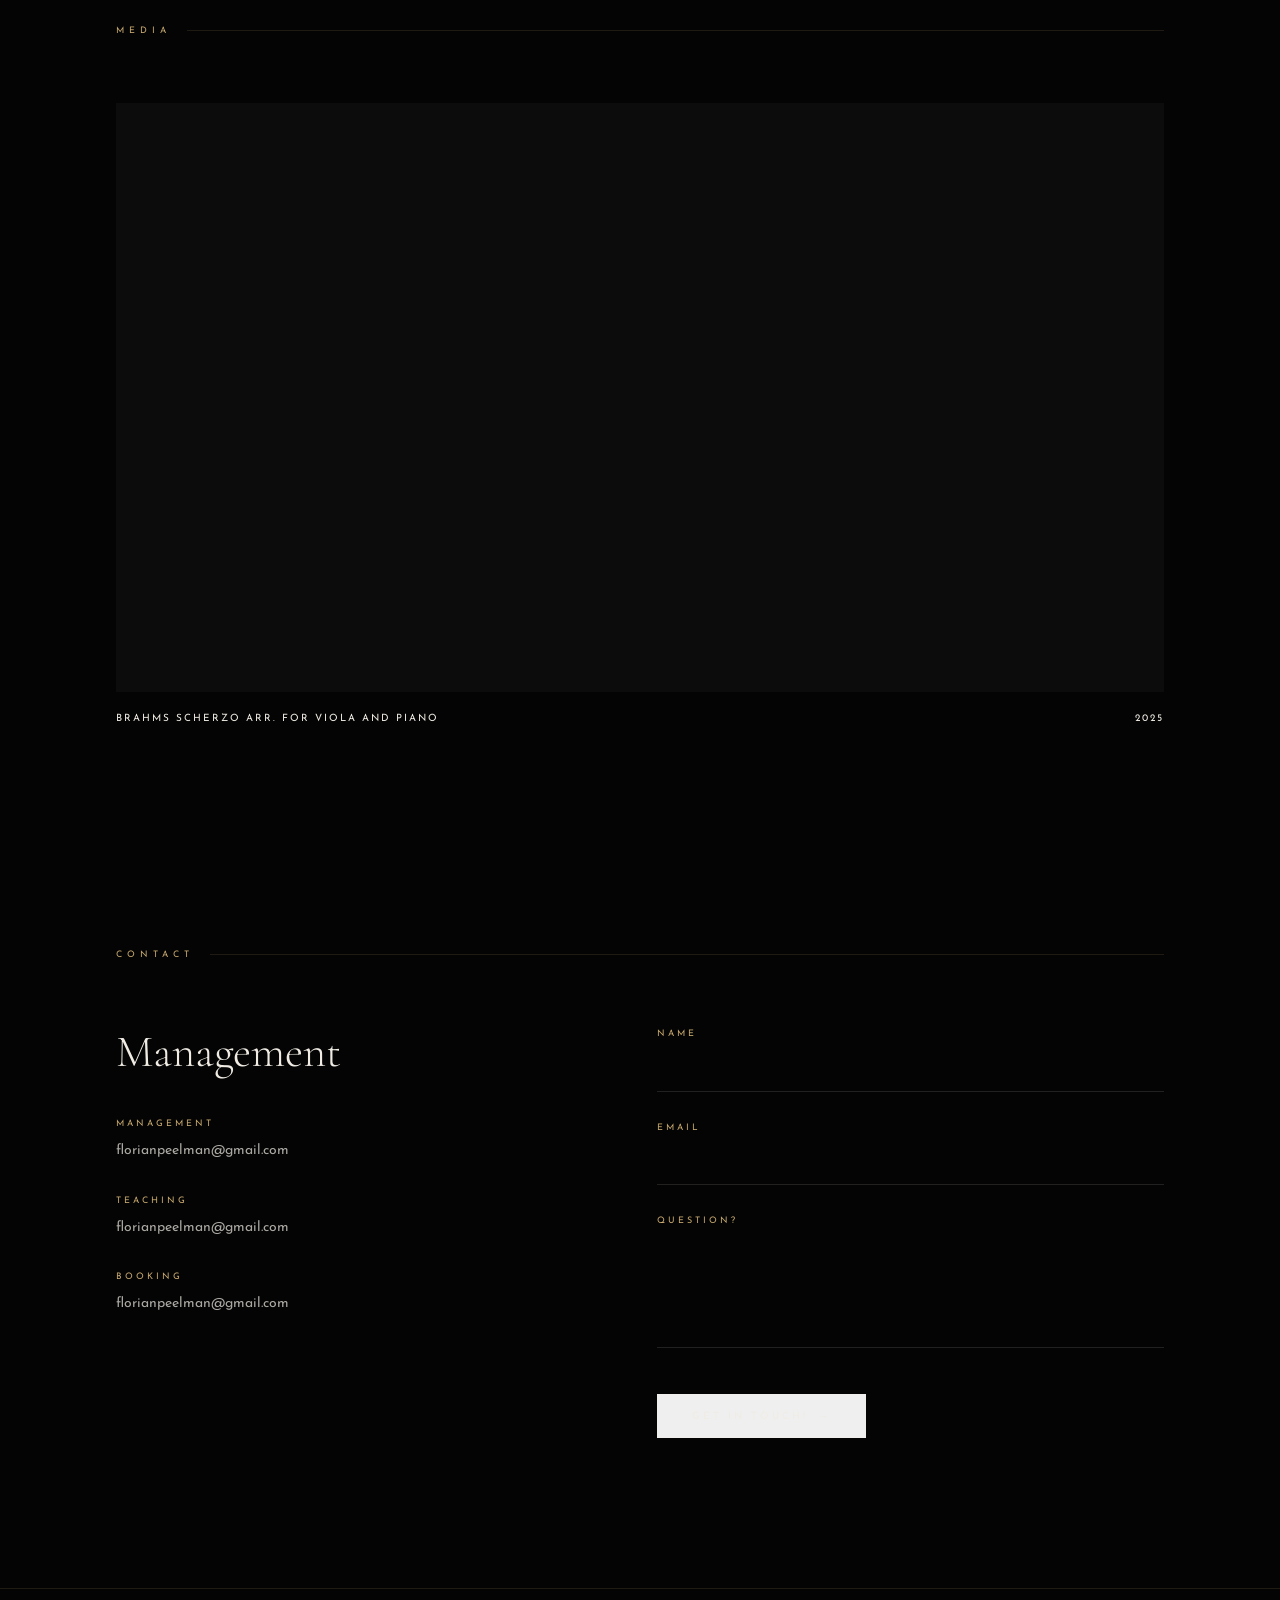
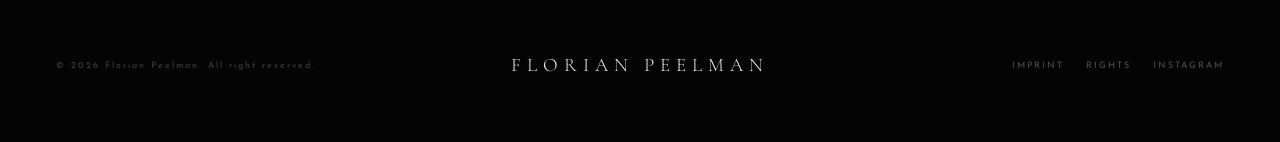
==== commit f815a90c: "Add menu toggle button to header" ====
--- a/index.html
+++ b/index.html
@@ -43,6 +43,7 @@
         <svg viewBox="0 0 24 24"><rect x="2" y="5" width="20" height="14" rx="4"/><polygon points="10,9 16,12 10,15" fill="currentColor" stroke="none"/></svg>
       </a>
     </div>
+    <div class="menu-toggle" id="menuToggle">☰</div>
   </header>
  
   <!-- ── HERO ── -->
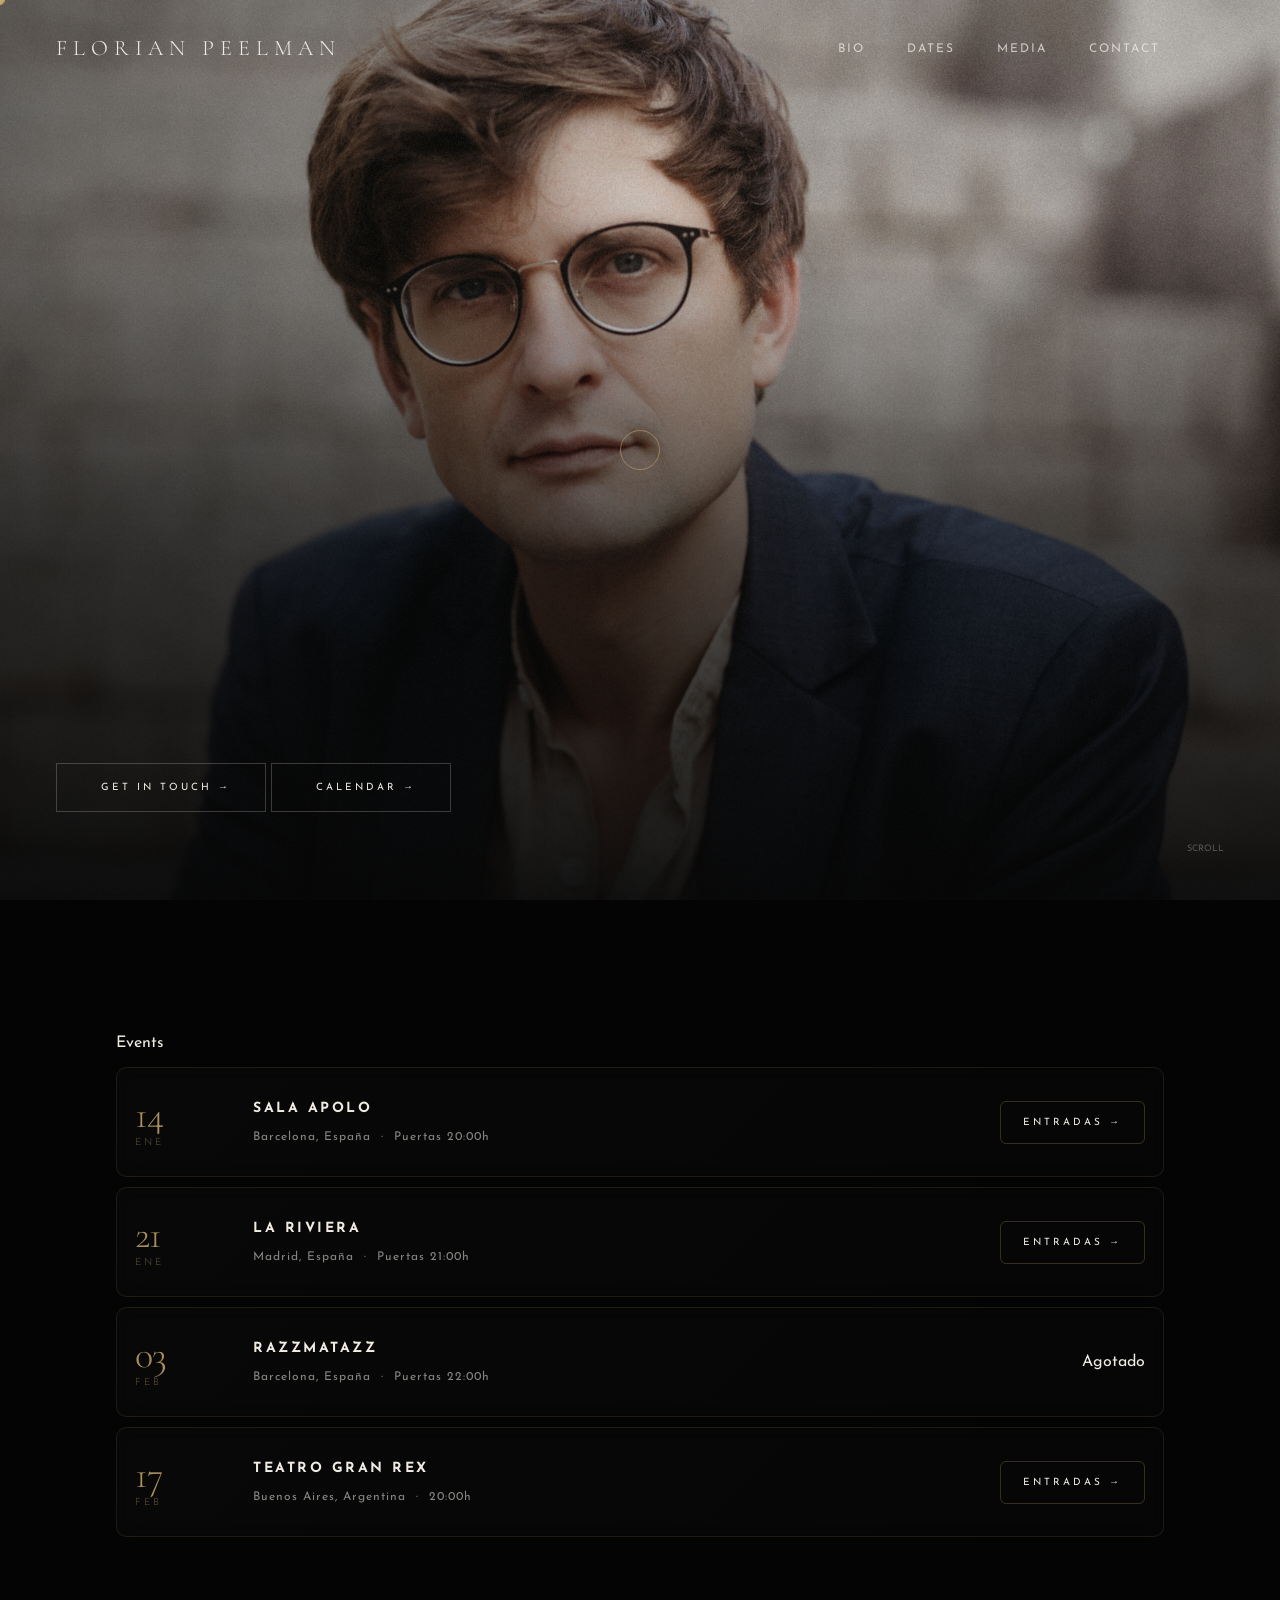
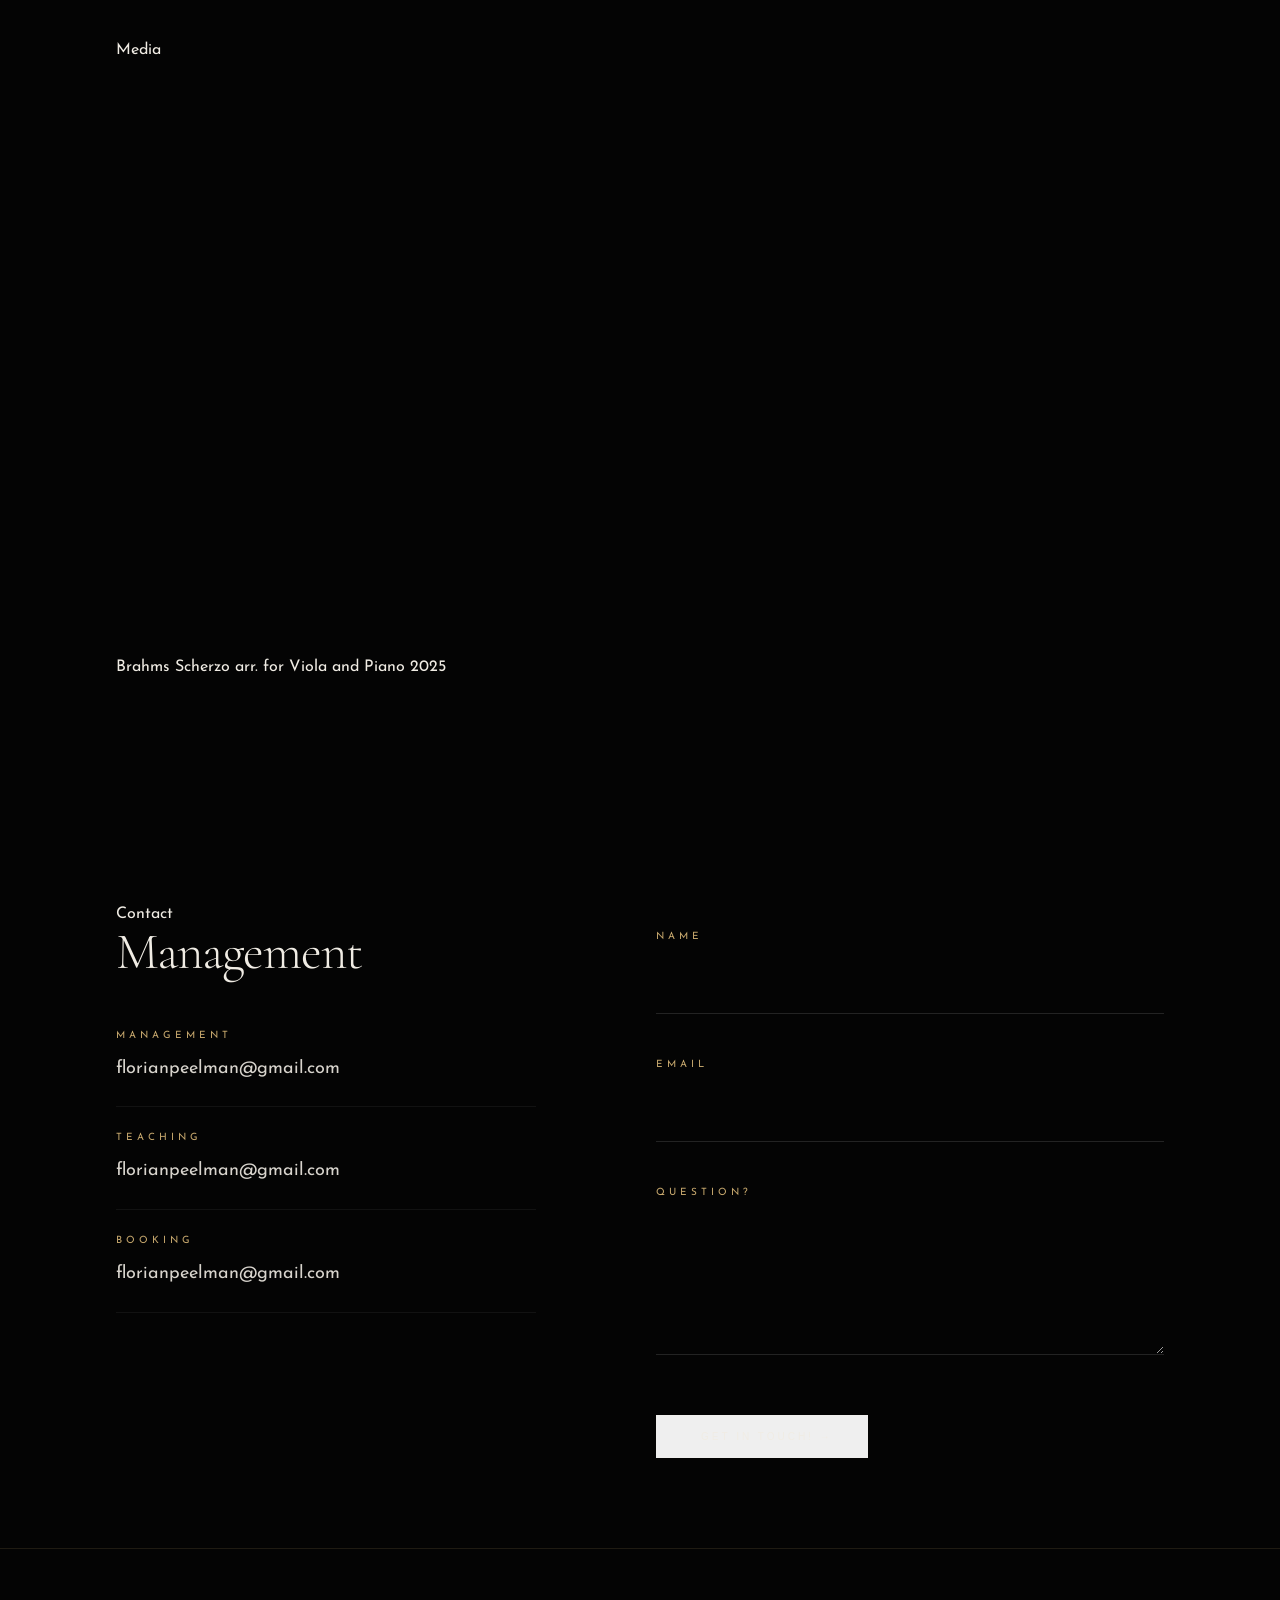
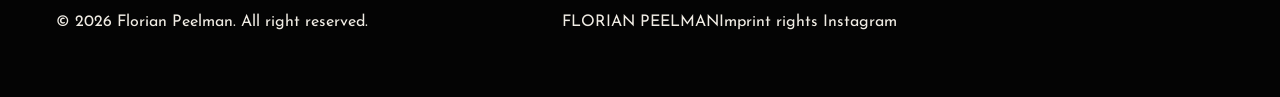
==== commit 5630b10a: "Update index.html" ====
--- a/index.html
+++ b/index.html
@@ -65,10 +65,12 @@
       </a>
     </div>
  
-    <div class="scroll-cue">
-      <div class="scroll-line"></div>
-      Scroll
-    </div>
+<div class="scroll-cue">
+  <span>SCROLL</span>
+  <div class="mouse">
+    <div class="wheel"></div>
+  </div>
+</div>
   </section>
  
   <!-- ── EVENTS ── -->
--- a/style.css
+++ b/style.css
@@ -2,19 +2,20 @@
 
 /* ── VARIABLES ── */
 :root {
-  --bg:      #040404;
+  --bg: #040404;
   --surface: #0c0c0c;
-  --accent:  #c8a96e;
+  --accent: #c8a96e;
   --accent2: #8c6d3f;
-  --text:    #f0ece4;
-  --border:  rgba(200,169,110,.14);
-  --ease:    cubic-bezier(.16,1,.3,1);
-  --wipe:    cubic-bezier(.65,0,.35,1);
+  --text: #f0ece4;
+  --border: rgba(200,169,110,.14);
+  --ease: cubic-bezier(.16,1,.3,1);
+  --wipe: cubic-bezier(.65,0,.35,1);
 }
 
 /* ── RESET ── */
 *, *::before, *::after { margin:0; padding:0; box-sizing:border-box; }
 html { scroll-behavior:smooth; }
+
 body {
   font-family:'Josefin Sans',sans-serif;
   background:var(--bg);
@@ -23,6 +24,7 @@
   overflow-x:hidden;
   cursor:none;
 }
+
 a { text-decoration:none; color:inherit; }
 img { display:block; max-width:100%; }
 
@@ -36,411 +38,467 @@
   transform:translate(-50%,-50%);
   will-change:left,top;
 }
+
 #cur {
   width:9px; height:9px;
   background:#c8a96e;
   transition:width .2s var(--ease), height .2s var(--ease);
 }
+
 #cur-ring {
   width:40px; height:40px;
   border:1px solid #c8a96e;
   opacity:.55;
   transition:width .4s var(--ease), height .4s var(--ease), opacity .4s;
 }
-body.hovered  #cur       { width:14px; height:14px; }
-body.hovered  #cur-ring  { width:64px; height:64px; opacity:.2; }
-body.clicking #cur       { width:5px;  height:5px; }
+
+body.hovered #cur { width:14px; height:14px; }
+body.hovered #cur-ring { width:64px; height:64px; opacity:.2; }
+body.clicking #cur { width:5px; height:5px; }
 
 /* ── SCROLL PROGRESS ── */
 #prog {
   position:fixed; top:0; left:0; height:1px;
   background:linear-gradient(90deg,var(--accent2),var(--accent));
-  width:0%; z-index:99998;
-  pointer-events:none;
-  transition:width .08s linear;
-}
-
-/* ── GRAIN (div#grain) ── */
+  width:0%;
+  z-index:99998;
+}
+
+/* ── GRAIN ── */
 #grain {
   position:fixed; inset:0;
   background-image:url("data:image/svg+xml,%3Csvg xmlns='http://www.w3.org/2000/svg' width='300' height='300'%3E%3Cfilter id='g'%3E%3CfeTurbulence type='fractalNoise' baseFrequency='.85' numOctaves='4' stitchTiles='stitch'/%3E%3C/filter%3E%3Crect width='300' height='300' filter='url(%23g)' opacity='.045'/%3E%3C/svg%3E");
-  pointer-events:none; z-index:5; opacity:.7;
-}
-
-/* ── HEADER ── */
+  pointer-events:none;
+  z-index:5;
+  opacity:.7;
+}
+
+/* ── HEADER (CORREGIDO) ── */
 header {
-  position:fixed; top:0; left:0; width:100%;
+  position:fixed;
+  top:0;
+  left:0;
+  width:100%;
   padding:30px 56px;
-  display:flex; justify-content:space-between; align-items:center;
+  display:flex;
+  align-items:center;
   z-index:1000;
-  transition:padding .5s var(--ease), background .5s, backdrop-filter .5s, border-color .5s;
-  border-bottom:1px solid transparent;
-}
-header.stuck {
-  padding:16px 56px;
-  background:rgba(4,4,4,.88);
-  backdrop-filter:blur(22px) saturate(1.5);
-  border-bottom-color:var(--border);
-}
+}
+
 .logo {
   font-family:'Cormorant Garamond',serif;
-  font-size:22px; letter-spacing:6px; font-weight:300;
-  position:relative; display:inline-block;
-}
-.logo::after {
-  content:''; position:absolute;
-  bottom:-4px; left:0;
-  width:0; height:1px; background:var(--accent);
-  transition:width .45s var(--ease);
-}
-.logo:hover::after { width:100%; }
-
-.menu { display:flex; gap:34px; }
+  font-size:22px;
+  letter-spacing:6px;
+  font-weight:300;
+}
+
+/* MENÚ AHORA MÁS LEGIBLE Y MÁS A LA DERECHA */
+.menu {
+  display:flex;
+  gap:42px;
+  margin-left:auto;        /* <-- empuja el menú a la derecha */
+}
+
 .menu a {
-  font-size:10px; letter-spacing:3px; text-transform:uppercase;
-  opacity:.5; position:relative;
+  font-size:12px;          /* más legible */
+  letter-spacing:2px;
+  text-transform:uppercase;
+  opacity:.75;             /* más visible */
+  font-weight:400;
   transition:opacity .3s;
 }
-.menu a::after {
-  content:''; position:absolute;
-  bottom:-4px; left:0;
-  width:0; height:1px; background:var(--accent);
-  transition:width .4s var(--ease);
-}
-.menu a:hover { opacity:1; }
-.menu a:hover::after { width:100%; }
-
-.social { display:flex; gap:20px; align-items:center; }
+
+.menu a:hover {
+  opacity:1;
+}
+
+/* SOCIAL A LA DERECHA EXTREMA */
+.social {
+  display:flex;
+  gap:18px;
+  align-items:center;
+  margin-left:28px;
+}
+
 .social a {
-  opacity:.45; display:flex;
-  transition:opacity .3s, transform .35s var(--ease);
-}
-.social a:hover { opacity:1; transform:translateY(-3px); }
-.social svg {
-  width:17px; height:17px;
-  fill:none; stroke:var(--text); stroke-width:1.5;
+  opacity:.6;
+  transition:opacity .3s, transform .3s;
+}
+
+.social a:hover {
+  opacity:1;
+  transform:translateY(-2px);
 }
 
 /* ── HERO ── */
 .hero {
-  height:100vh; min-height:640px;
-  display:flex; flex-direction:column;
+  height:100vh;
+  min-height:640px;
+  display:flex;
+  flex-direction:column;
   justify-content:flex-end;
   padding:0 56px 88px;
-  position:relative; overflow:hidden;
-}
+  position:relative;
+  overflow:hidden;
+}
+
 .hero-bg {
-  position:absolute; inset:0;
+  position:absolute;
+  inset:0;
   background:
     linear-gradient(to bottom, transparent 25%, rgba(4,4,4,.6) 60%, rgba(4,4,4,.97) 100%),
     linear-gradient(100deg, rgba(4,4,4,.5) 0%, transparent 60%),
-    url('https://images.unsplash.com/photo-1520523839897-bd0b52f945a0?w=1800&q=80') center/cover no-repeat;
+    url('florianpeelman.jpg.jpg') center 30%/cover no-repeat;
   transform:scale(1.06);
   transition:transform 10s var(--ease);
 }
-.hero-bg.in { transform:scale(1); }
-
-.hero-tag {
-  font-size:9px; letter-spacing:5px; text-transform:uppercase;
-  color:var(--accent);
-  display:flex; align-items:center; gap:16px;
-  margin-bottom:24px;
-  opacity:0; transform:translateY(16px);
-  transition:opacity .8s, transform .8s var(--ease);
-}
-.hero-tag::before { content:''; width:36px; height:1px; background:var(--accent); }
-.hero-tag.in { opacity:1; transform:translateY(0); }
-
-.hero h1 {
-  font-family:'Cormorant Garamond',serif;
-  font-size:clamp(56px,8.5vw,126px);
-  font-weight:300; line-height:.93; letter-spacing:-2px;
-  opacity:0; transform:translateY(48px);
-  transition:opacity 1.1s .15s, transform 1.1s .15s var(--ease);
-}
-.hero h1 em { font-style:italic; color:var(--accent); }
-.hero h1.in { opacity:1; transform:translateY(0); }
-
-.hero-sub {
-  margin-top:26px;
-  font-size:12px; letter-spacing:2px;
-  color:rgba(240,236,228,.5);
-  opacity:0; transform:translateY(16px);
-  transition:opacity .8s .32s, transform .8s .32s var(--ease);
-}
-.hero-sub.in { opacity:1; transform:translateY(0); }
-
-.buttons {
-  margin-top:44px; display:flex; gap:16px; flex-wrap:wrap;
-  opacity:0; transform:translateY(16px);
-  transition:opacity .8s .48s, transform .8s .48s var(--ease);
-}
-.buttons.in { opacity:1; transform:translateY(0); }
 
 /* ── BUTTONS ── */
 .btn {
-  position:relative; overflow:hidden;
-  display:inline-flex; align-items:center; gap:10px;
+  position:relative;
+  overflow:hidden;
+  display:inline-flex;
+  align-items:center;
+  gap:10px;
   padding:15px 34px;
-  font-family:'Josefin Sans',sans-serif;
-  font-size:10px; letter-spacing:3px; text-transform:uppercase;
-  transition:color .45s;
-  cursor:none;
-}
-.btn .fill {
-  position:absolute; inset:0;
-  transform:scaleX(0); transform-origin:right;
-  transition:transform .45s var(--wipe);
-}
-.btn:hover .fill { transform:scaleX(1); transform-origin:left; }
-.btn .label {
-  position:relative; z-index:1;
-  display:flex; align-items:center; gap:10px;
-}
-.btn-solid {
-  background:var(--accent); color:#000;
-  border:1px solid var(--accent);
-}
-.btn-solid .fill { background:#000; }
-.btn-solid:hover { color:var(--accent); }
-
-.btn-ghost {
-  border:1px solid rgba(240,236,228,.22); color:var(--text);
-}
-.btn-ghost .fill { background:var(--text); }
-.btn-ghost:hover { color:#000; }
-
-.btn-arrow {
-  display:inline-block;
-  transition:transform .35s var(--ease);
-}
-.btn:hover .btn-arrow { transform:translateX(5px); }
-
-/* ── SCROLL INDICATOR ── */
+  font-size:10px;
+  letter-spacing:3px;
+  text-transform:uppercase;
+}
+
+.btn-solid { background:var(--accent); color:#000; }
+.btn-ghost { border:1px solid rgba(240,236,228,.22); color:var(--text); }
+
+/* ── SCROLL ── */
 .scroll-cue {
-  position:absolute; bottom:44px; right:56px;
-  display:flex; flex-direction:column; align-items:center; gap:8px;
-  font-size:9px; letter-spacing:3px; text-transform:uppercase;
-  color:rgba(240,236,228,.3);
-  animation:fadeUp 1s 1.4s both;
-}
-.scroll-line {
-  width:1px; height:50px; background:rgba(240,236,228,.3);
-  animation:drawDown 2.2s 1.6s infinite;
-}
-@keyframes drawDown {
-  0%   { transform:scaleY(0); transform-origin:top; opacity:1; }
-  50%  { transform:scaleY(1); transform-origin:top; }
-  51%  { transform-origin:bottom; }
-  100% { transform:scaleY(0); transform-origin:bottom; opacity:.2; }
-}
-@keyframes fadeUp {
-  from { opacity:0; transform:translateY(12px); }
-  to   { opacity:1; transform:translateY(0); }
-}
-
-/* ── REVEAL ON SCROLL ── */
-.r {
-  opacity:0; transform:translateY(32px);
-  transition:opacity .9s var(--ease), transform .9s var(--ease);
-}
-.r.in { opacity:1; transform:translateY(0); }
-.r1 { transition-delay:.08s; }
-.r2 { transition-delay:.16s; }
-.r3 { transition-delay:.24s; }
-.r4 { transition-delay:.32s; }
+  position:absolute;
+  bottom:44px;
+  right:56px;
+  font-size:9px;
+  opacity:.3;
+}
 
 /* ── LAYOUT ── */
 .wrap { max-width:1160px; margin:0 auto; padding:0 56px; }
 .section { padding:130px 0 90px; }
 
-.eyebrow {
-  font-size:9px; letter-spacing:5px; text-transform:uppercase;
-  color:var(--accent);
-  display:flex; align-items:center; gap:16px;
-  margin-bottom:64px;
-}
-.eyebrow::after { content:''; flex:1; height:1px; background:var(--border); }
-
-/* ── PAGE (bio, etc.) ── */
-.page { max-width:800px; margin:0 auto; padding:160px 56px 100px; }
-.page h1 {
-  font-family:'Cormorant Garamond',serif;
-  font-size:clamp(38px,5vw,66px);
-  font-weight:300; letter-spacing:-1px; line-height:1.08;
-  margin-bottom:42px;
-}
-.page h1 em { font-style:italic; color:var(--accent); }
-.page p { font-size:16px; opacity:.72; line-height:1.95; margin-bottom:22px; }
-
-/* ── EVENTS ── */
+/* ── EVENTS (REDISEÑO ELEGANTE) ── */
+
 .event {
-  display:grid;
-  grid-template-columns:84px 1fr auto;
-  align-items:center; gap:28px;
-  padding:26px 0;
-  border-bottom:1px solid var(--border);
-  position:relative; overflow:hidden;
-  transition:border-color .3s;
-}
-.event::after {
-  content:''; position:absolute;
-  bottom:-1px; left:0;
-  width:0; height:1px; background:var(--accent);
-  transition:width .55s var(--ease);
-}
-.event:hover { border-color:transparent; }
-.event:hover::after { width:100%; }
-
+  position: relative;
+  display: grid;
+  grid-template-columns: 90px 1fr auto;
+  align-items: center;
+  gap: 28px;
+
+  padding: 28px 18px;
+  margin: 10px 0;
+
+  background: linear-gradient(
+    135deg,
+    rgba(255,255,255,0.02),
+    rgba(255,255,255,0.01)
+  );
+
+  border: 1px solid rgba(200,169,110,.12);
+  border-radius: 10px;
+
+  backdrop-filter: blur(10px);
+  transition: transform .4s var(--ease), border-color .4s var(--ease), background .4s;
+  overflow: hidden;
+}
+
+/* brillo sutil animado */
+.event::before {
+  content:'';
+  position:absolute;
+  inset:-2px;
+  background: radial-gradient(circle at 20% 20%, rgba(200,169,110,.15), transparent 60%);
+  opacity:0;
+  transition:opacity .5s;
+}
+
+.event:hover {
+  transform: translateY(-4px);
+  border-color: rgba(200,169,110,.35);
+  background: linear-gradient(
+    135deg,
+    rgba(200,169,110,.05),
+    rgba(255,255,255,0.02)
+  );
+}
+
+.event:hover::before {
+  opacity:1;
+}
+
+/* FECHA */
 .event-date {
-  font-family:'Cormorant Garamond',serif;
-  font-size:40px; font-weight:300; line-height:1;
-  color:var(--accent); opacity:.55;
-  transition:opacity .3s;
-}
-.event:hover .event-date { opacity:1; }
+  font-family:'Cormorant Garamond', serif;
+  font-size:38px;
+  font-weight:300;
+  line-height:1;
+  color: var(--accent);
+  opacity:.85;
+  letter-spacing:-1px;
+}
+
 .event-date span {
   display:block;
-  font-size:11px; opacity:.6; letter-spacing:2px; margin-top:2px;
-  font-family:'Josefin Sans',sans-serif;
-}
+  font-size:10px;
+  letter-spacing:3px;
+  text-transform:uppercase;
+  opacity:.6;
+  margin-top:4px;
+  font-family:'Josefin Sans', sans-serif;
+}
+
+/* INFO */
 .event-info h3 {
-  font-size:13px; letter-spacing:2px; text-transform:uppercase;
-  margin-bottom:4px;
-}
-.event-info p { font-size:11px; opacity:.38; letter-spacing:1px; }
-
-/* ── TICKET BUTTON ── */
+  font-size:14px;
+  letter-spacing:2.5px;
+  text-transform:uppercase;
+  margin-bottom:6px;
+  color: var(--text);
+}
+
+.event-info p {
+  font-size:12px;
+  opacity:.55;
+  letter-spacing:1px;
+}
+
+/* BOTÓN TICKET */
 .ticket {
-  position:relative; overflow:hidden;
-  display:inline-flex; align-items:center; gap:10px;
-  padding:12px 24px;
-  border:1px solid rgba(240,236,228,.18);
-  font-size:9px; letter-spacing:3px; text-transform:uppercase;
-  color:var(--text);
-  transition:color .4s, border-color .4s;
-  cursor:none;
-}
-.ticket .fill {
-  position:absolute; inset:0;
-  background:var(--accent);
-  transform:scaleX(0); transform-origin:right;
-  transition:transform .4s var(--wipe);
-}
-.ticket:hover { color:#000; border-color:var(--accent); }
-.ticket:hover .fill { transform:scaleX(1); transform-origin:left; }
-.ticket .t-label {
-  position:relative; z-index:1;
-  display:flex; align-items:center; gap:8px;
-}
-.ticket .t-arrow { transition:transform .3s var(--ease); }
-.ticket:hover .t-arrow { transform:translateX(4px); }
-
-.sold {
-  font-size:9px; letter-spacing:2px; text-transform:uppercase;
-  color:rgba(240,236,228,.28); padding:12px 24px;
-  border:1px solid rgba(240,236,228,.07);
+  position: relative;
+  padding: 12px 22px;
+  border-radius: 6px;
+
+  border: 1px solid rgba(200,169,110,.25);
+  background: transparent;
+
+  font-size: 10px;
+  letter-spacing: 3px;
+  text-transform: uppercase;
+
+  transition: all .35s var(--ease);
+}
+
+.ticket:hover {
+  background: var(--accent);
+  color: #000;
+  transform: translateX(4px);
+  border-color: var(--accent);
+}
+
+/* efecto línea elegante */
+.event::after {
+  content:'';
+  position:absolute;
+  bottom:0;
+  left:0;
+  height:1px;
+  width:0%;
+  background: linear-gradient(90deg, var(--accent), transparent);
+  transition: width .6s var(--ease);
+}
+
+.event:hover::after {
+  width:100%;
 }
 
 /* ── VIDEO ── */
 .video {
-  position:relative; padding-top:56.25%;
-  background:var(--surface); overflow:hidden;
-}
+  position:relative;
+  padding-top:56.25%;
+}
+
 .video iframe {
-  position:absolute; inset:0;
-  width:100%; height:100%; border:0;
-}
-.video-meta {
-  display:flex; justify-content:space-between; align-items:center;
-  margin-top:18px;
-  font-size:10px; letter-spacing:2px; text-transform:uppercase;
-  opacity:.32;
-}
-
-/* ── CONTACT ── */
-.contact-grid { display:grid; grid-template-columns:1fr 1.1fr; gap:80px; }
-
-.contact-copy h2 {
+  position:absolute;
+  inset:0;
+  width:100%;
+  height:100%;
+  border:0;
+}
+/* ───────────────── CONTACT ───────────────── */
+
+.contact-grid{
+  display:grid;
+  grid-template-columns:420px 1fr;
+  gap:120px;
+  align-items:start;
+}
+
+/* columna izquierda */
+
+.contact-copy{
+  position:sticky;
+  top:140px;
+}
+
+.contact-copy h2{
   font-family:'Cormorant Garamond',serif;
-  font-size:clamp(28px,3.5vw,46px); font-weight:300; line-height:1.2;
-  margin-bottom:36px;
-}
-.contact-item { margin-bottom:28px; }
-.contact-item .role {
-  font-size:9px; letter-spacing:3px; text-transform:uppercase;
-  color:var(--accent); margin-bottom:6px;
-}
-.contact-item a {
-  font-size:14px; opacity:.7;
-  transition:opacity .3s, color .3s;
-}
-.contact-item a:hover { opacity:1; color:var(--accent); }
-
-.form-row { margin-bottom:28px; position:relative; }
-.form-row label {
+  font-size:clamp(40px,4vw,72px);
+  font-weight:300;
+  line-height:.95;
+  letter-spacing:-1px;
+  margin-bottom:28px;
+}
+
+.contact-copy h2 em{
+  color:var(--accent);
+  font-style:italic;
+}
+
+.contact-intro{
+  font-size:15px;
+  line-height:1.9;
+  opacity:.55;
+  margin-bottom:50px;
+  max-width:340px;
+}
+
+/* contactos */
+
+.contact-item{
+  padding:22px 0;
+  border-bottom:1px solid rgba(255,255,255,.06);
+}
+
+.contact-item .role{
+  color:var(--accent);
+  font-size:10px;
+  letter-spacing:4px;
+  text-transform:uppercase;
+  margin-bottom:10px;
+}
+
+.contact-item a{
+  font-size:18px;
+  opacity:.9;
+  transition:.35s;
+}
+
+.contact-item a:hover{
+  color:var(--accent);
+}
+
+/* formulario */
+
+.contact-form{
+  padding:60px;
+  border:1px solid rgba(200,169,110,.12);
+  background:
+  linear-gradient(
+  135deg,
+  rgba(255,255,255,.02),
+  rgba(255,255,255,.01)
+  );
+  backdrop-filter:blur(16px);
+}
+
+.form-row{
+  margin-bottom:42px;
+}
+
+.form-row label{
   display:block;
-  font-size:9px; letter-spacing:3px; text-transform:uppercase;
-  color:var(--accent); margin-bottom:10px;
-}
+  margin-bottom:14px;
+  color:var(--accent);
+  font-size:10px;
+  letter-spacing:4px;
+  text-transform:uppercase;
+}
+
 .form-row input,
-.form-row textarea {
-  width:100%; padding:12px 0;
-  background:transparent;
-  border:none; border-bottom:1px solid rgba(240,236,228,.12);
-  color:var(--text);
-  font-family:'Josefin Sans',sans-serif;
-  font-size:14px; letter-spacing:.5px;
-  outline:none;
-  transition:border-color .3s;
-}
+.form-row textarea{
+  width:100%;
+  background:none;
+  border:none;
+  border-bottom:1px solid rgba(255,255,255,.12);
+
+  padding:18px 0;
+
+  font-size:16px;
+  color:white;
+
+  transition:.35s;
+}
+
 .form-row input:focus,
-.form-row textarea:focus { border-bottom-color:rgba(240,236,228,.3); }
-.form-row textarea { resize:none; height:110px; }
-.form-bar {
-  position:absolute; bottom:0; left:0;
-  width:0; height:1px; background:var(--accent);
-  transition:width .55s var(--ease);
-}
-.form-row input:focus ~ .form-bar,
-.form-row textarea:focus ~ .form-bar { width:100%; }
+.form-row textarea:focus{
+  border-bottom-color:var(--accent);
+}
+
+.form-row textarea{
+  min-height:140px;
+}
+
+/* botón */
+
+.contact-form .btn{
+  width:100%;
+  justify-content:center;
+  padding:18px;
+  margin-top:20px;
+}
 
 /* ── FOOTER ── */
 footer {
   padding:60px 56px;
   border-top:1px solid var(--border);
-  display:grid; grid-template-columns:1fr auto 1fr;
-  align-items:center; gap:32px;
-  margin-top:60px;
-}
-.footer-copy { font-size:9px; opacity:.25; letter-spacing:2px; }
-.footer-logo {
-  font-family:'Cormorant Garamond',serif;
-  font-size:19px; letter-spacing:6px; font-weight:300;
-  text-align:center;
-}
-.footer-nav { display:flex; gap:22px; justify-content:flex-end; }
-.footer-nav a {
-  font-size:9px; letter-spacing:2px; text-transform:uppercase;
-  opacity:.32; transition:opacity .3s;
-}
-.footer-nav a:hover { opacity:1; }
+  display:grid;
+  grid-template-columns:1fr auto 1fr;
+}
 
 /* ── MOBILE ── */
+.menu-toggle {
+  display:none;
+  font-size:28px;
+  color:#fff;
+  z-index:3000;
+  cursor:pointer;
+}
+
 @media (max-width:768px) {
+
   body { cursor:auto; }
+
   #cur, #cur-ring { display:none; }
-  header { padding:18px 22px; }
-  header.stuck { padding:14px 22px; }
-  .menu { display:none; }
-  .hero { padding:0 22px 64px; }
-  .scroll-cue { display:none; }
-  .wrap { padding:0 22px; }
-  .section { padding:90px 0 60px; }
-  .page { padding:120px 22px 60px; }
-  .event { grid-template-columns:64px 1fr; gap:16px; }
-  .ticket, .sold { display:none; }
-  .contact-grid { grid-template-columns:1fr; gap:40px; }
-  footer { grid-template-columns:1fr; text-align:center; gap:16px; }
-  .footer-nav { justify-content:center; }
-}
+
+  header {
+    padding:18px 22px;
+    z-index:2000;
+  }
+
+  .menu-toggle {
+    display:block;
+    position:absolute;
+    right:20px;
+    top:18px;
+  }
+
+  .menu {
+    position:fixed;
+    top:0;
+    right:-100%;
+    width:70%;
+    height:100vh;
+    background:#000;
+    flex-direction:column;
+    justify-content:center;
+    align-items:flex-end;
+    padding:40px;
+    gap:25px;
+    transition:.35s ease;
+    z-index:2500;
+  }
+
+  .menu.active {
+    right:0;
+  }
+
+  .social {
+    z-index:1200;
+  }
+}
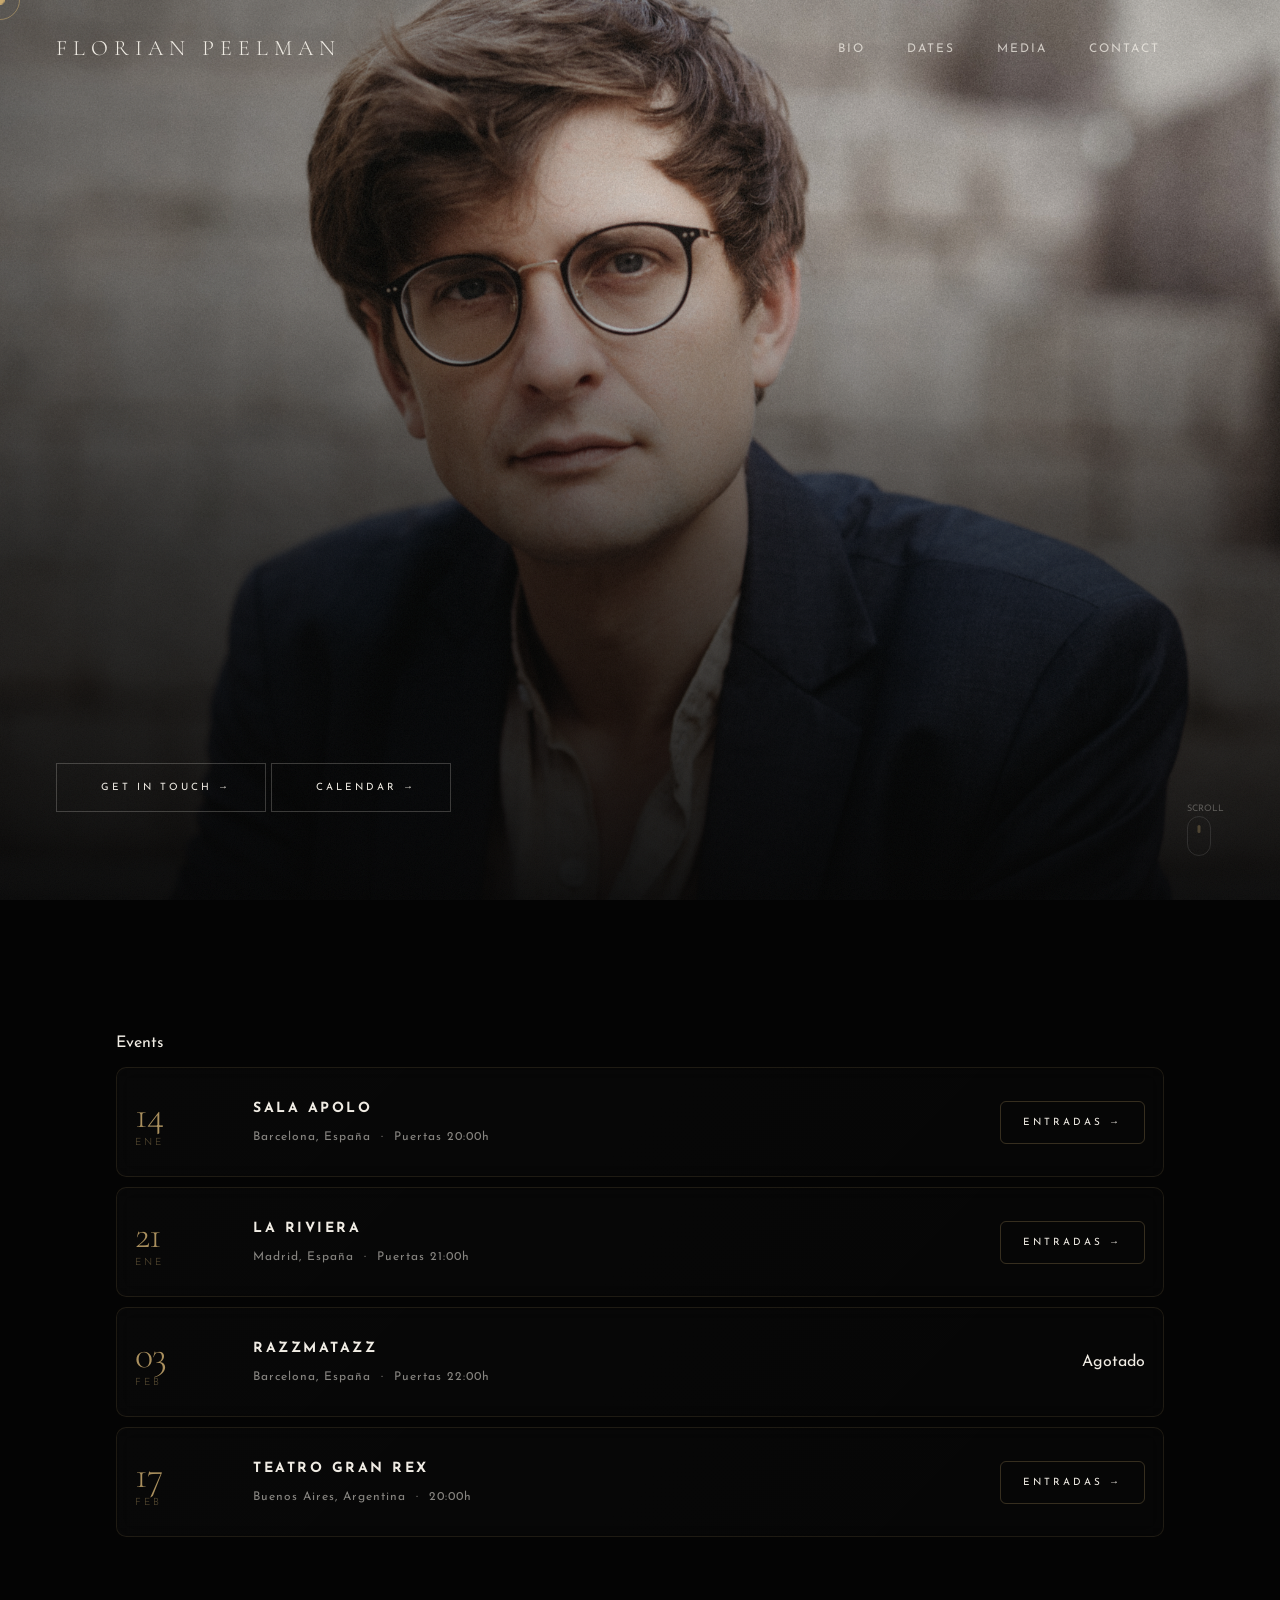
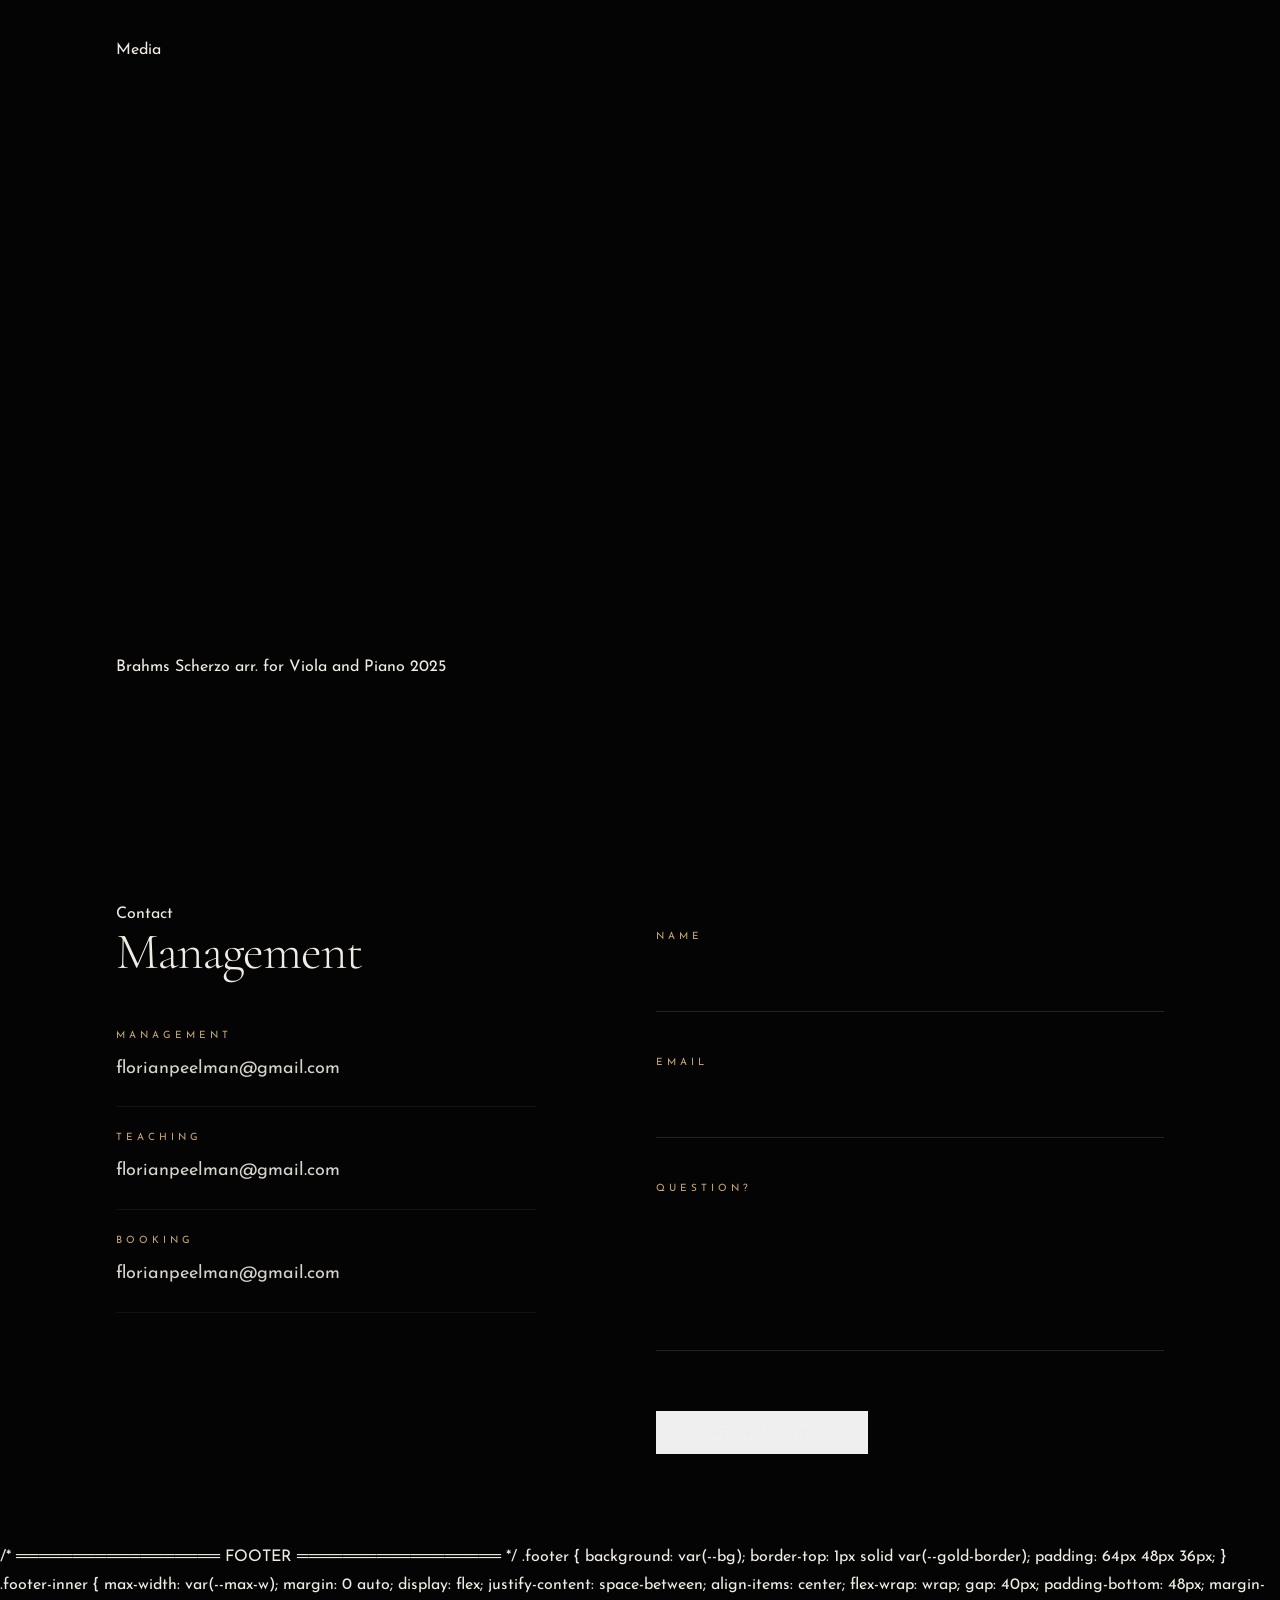
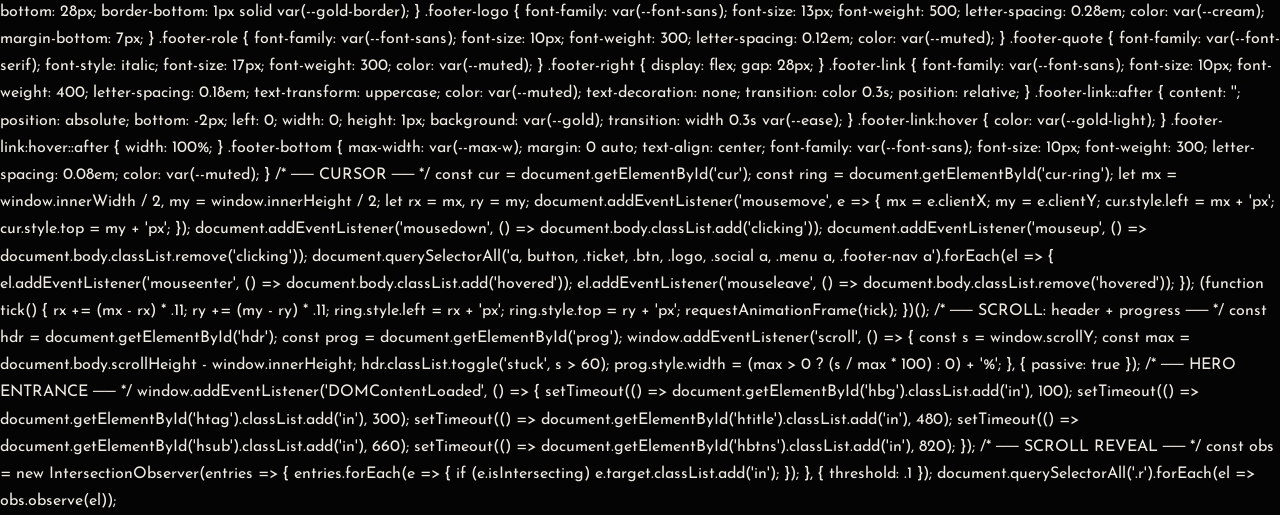
==== commit 351631cc: "Implement footer section with styles Add footer styles and structure to index.html" ====
--- a/index.html
+++ b/index.html
@@ -192,18 +192,93 @@
     </div>
   </div>
  
-  <!-- ── FOOTER ── -->
-  <footer>
-    <p class="footer-copy">© 2026 Florian Peelman. All right reserved.</p>
-    <div class="footer-logo">FLORIAN PEELMAN</div>
-    <nav class="footer-nav">
-      <a href="#">Imprint</a>
-      <a href="#">rights</a>
-      <a href="#">Instagram</a>
-    </nav>
-  </footer>
- 
-  <script>
+/* ══════════════════
+   FOOTER
+══════════════════ */
+.footer {
+  background: var(--bg);
+  border-top: 1px solid var(--gold-border);
+  padding: 64px 48px 36px;
+}
+
+.footer-inner {
+  max-width: var(--max-w);
+  margin: 0 auto;
+  display: flex;
+  justify-content: space-between;
+  align-items: center;
+  flex-wrap: wrap;
+  gap: 40px;
+  padding-bottom: 48px;
+  margin-bottom: 28px;
+  border-bottom: 1px solid var(--gold-border);
+}
+
+.footer-logo {
+  font-family: var(--font-sans);
+  font-size: 13px;
+  font-weight: 500;
+  letter-spacing: 0.28em;
+  color: var(--cream);
+  margin-bottom: 7px;
+}
+
+.footer-role {
+  font-family: var(--font-sans);
+  font-size: 10px;
+  font-weight: 300;
+  letter-spacing: 0.12em;
+  color: var(--muted);
+}
+
+.footer-quote {
+  font-family: var(--font-serif);
+  font-style: italic;
+  font-size: 17px;
+  font-weight: 300;
+  color: var(--muted);
+}
+
+.footer-right {
+  display: flex;
+  gap: 28px;
+}
+
+.footer-link {
+  font-family: var(--font-sans);
+  font-size: 10px;
+  font-weight: 400;
+  letter-spacing: 0.18em;
+  text-transform: uppercase;
+  color: var(--muted);
+  text-decoration: none;
+  transition: color 0.3s;
+  position: relative;
+}
+
+.footer-link::after {
+  content: '';
+  position: absolute;
+  bottom: -2px; left: 0;
+  width: 0; height: 1px;
+  background: var(--gold);
+  transition: width 0.3s var(--ease);
+}
+
+.footer-link:hover { color: var(--gold-light); }
+.footer-link:hover::after { width: 100%; }
+
+.footer-bottom {
+  max-width: var(--max-w);
+  margin: 0 auto;
+  text-align: center;
+  font-family: var(--font-sans);
+  font-size: 10px;
+  font-weight: 300;
+  letter-spacing: 0.08em;
+  color: var(--muted);
+}
+  
     /* ── CURSOR ── */
     const cur  = document.getElementById('cur');
     const ring = document.getElementById('cur-ring');
--- a/style.css
+++ b/style.css
@@ -73,7 +73,7 @@
   opacity:.7;
 }
 
-/* ── HEADER (CORREGIDO) ── */
+/* ── HEADER ── */
 header {
   position:fixed;
   top:0;
@@ -92,18 +92,17 @@
   font-weight:300;
 }
 
-/* MENÚ AHORA MÁS LEGIBLE Y MÁS A LA DERECHA */
 .menu {
   display:flex;
   gap:42px;
-  margin-left:auto;        /* <-- empuja el menú a la derecha */
+  margin-left:auto;
 }
 
 .menu a {
-  font-size:12px;          /* más legible */
+  font-size:12px;
   letter-spacing:2px;
   text-transform:uppercase;
-  opacity:.75;             /* más visible */
+  opacity:.75;
   font-weight:400;
   transition:opacity .3s;
 }
@@ -112,7 +111,6 @@
   opacity:1;
 }
 
-/* SOCIAL A LA DERECHA EXTREMA */
 .social {
   display:flex;
   gap:18px;
@@ -164,6 +162,8 @@
   font-size:10px;
   letter-spacing:3px;
   text-transform:uppercase;
+  /* FIX 12: cursor pointer en botones */
+  cursor:pointer;
 }
 
 .btn-solid { background:var(--accent); color:#000; }
@@ -182,33 +182,27 @@
 .wrap { max-width:1160px; margin:0 auto; padding:0 56px; }
 .section { padding:130px 0 90px; }
 
-/* ── EVENTS (REDISEÑO ELEGANTE) ── */
-
+/* ── EVENTS ── */
 .event {
   position: relative;
   display: grid;
   grid-template-columns: 90px 1fr auto;
   align-items: center;
   gap: 28px;
-
   padding: 28px 18px;
   margin: 10px 0;
-
   background: linear-gradient(
     135deg,
     rgba(255,255,255,0.02),
     rgba(255,255,255,0.01)
   );
-
   border: 1px solid rgba(200,169,110,.12);
   border-radius: 10px;
-
   backdrop-filter: blur(10px);
   transition: transform .4s var(--ease), border-color .4s var(--ease), background .4s;
   overflow: hidden;
 }
 
-/* brillo sutil animado */
 .event::before {
   content:'';
   position:absolute;
@@ -232,7 +226,6 @@
   opacity:1;
 }
 
-/* FECHA */
 .event-date {
   font-family:'Cormorant Garamond', serif;
   font-size:38px;
@@ -253,7 +246,6 @@
   font-family:'Josefin Sans', sans-serif;
 }
 
-/* INFO */
 .event-info h3 {
   font-size:14px;
   letter-spacing:2.5px;
@@ -268,20 +260,18 @@
   letter-spacing:1px;
 }
 
-/* BOTÓN TICKET */
+/* FIX 12: cursor pointer en ticket */
 .ticket {
   position: relative;
   padding: 12px 22px;
   border-radius: 6px;
-
   border: 1px solid rgba(200,169,110,.25);
   background: transparent;
-
   font-size: 10px;
   letter-spacing: 3px;
   text-transform: uppercase;
-
   transition: all .35s var(--ease);
+  cursor: pointer;
 }
 
 .ticket:hover {
@@ -291,7 +281,6 @@
   border-color: var(--accent);
 }
 
-/* efecto línea elegante */
 .event::after {
   content:'';
   position:absolute;
@@ -320,23 +309,21 @@
   height:100%;
   border:0;
 }
-/* ───────────────── CONTACT ───────────────── */
-
-.contact-grid{
+
+/* ── CONTACT ── */
+.contact-grid {
   display:grid;
   grid-template-columns:420px 1fr;
   gap:120px;
   align-items:start;
 }
 
-/* columna izquierda */
-
-.contact-copy{
+.contact-copy {
   position:sticky;
   top:140px;
 }
 
-.contact-copy h2{
+.contact-copy h2 {
   font-family:'Cormorant Garamond',serif;
   font-size:clamp(40px,4vw,72px);
   font-weight:300;
@@ -345,12 +332,12 @@
   margin-bottom:28px;
 }
 
-.contact-copy h2 em{
+.contact-copy h2 em {
   color:var(--accent);
   font-style:italic;
 }
 
-.contact-intro{
+.contact-intro {
   font-size:15px;
   line-height:1.9;
   opacity:.55;
@@ -358,14 +345,12 @@
   max-width:340px;
 }
 
-/* contactos */
-
-.contact-item{
+.contact-item {
   padding:22px 0;
   border-bottom:1px solid rgba(255,255,255,.06);
 }
 
-.contact-item .role{
+.contact-item .role {
   color:var(--accent);
   font-size:10px;
   letter-spacing:4px;
@@ -373,35 +358,33 @@
   margin-bottom:10px;
 }
 
-.contact-item a{
+.contact-item a {
   font-size:18px;
   opacity:.9;
   transition:.35s;
 }
 
-.contact-item a:hover{
+.contact-item a:hover {
   color:var(--accent);
 }
 
-/* formulario */
-
-.contact-form{
+.contact-form {
   padding:60px;
   border:1px solid rgba(200,169,110,.12);
   background:
-  linear-gradient(
-  135deg,
-  rgba(255,255,255,.02),
-  rgba(255,255,255,.01)
-  );
+    linear-gradient(
+      135deg,
+      rgba(255,255,255,.02),
+      rgba(255,255,255,.01)
+    );
   backdrop-filter:blur(16px);
 }
 
-.form-row{
+.form-row {
   margin-bottom:42px;
 }
 
-.form-row label{
+.form-row label {
   display:block;
   margin-bottom:14px;
   color:var(--accent);
@@ -410,33 +393,35 @@
   text-transform:uppercase;
 }
 
+/* FIX 8, 9, 10, 11, 14: outline, font-family, resize, appearance, color */
 .form-row input,
-.form-row textarea{
+.form-row textarea {
   width:100%;
   background:none;
   border:none;
   border-bottom:1px solid rgba(255,255,255,.12);
-
   padding:18px 0;
-
   font-size:16px;
-  color:white;
-
+  font-family:inherit;            /* FIX 9: hereda Josefin Sans */
+  color:var(--text);              /* FIX 14: usa la variable en lugar de white */
+  outline:none;                   /* FIX 8: elimina el borde azul del navegador */
+  -webkit-appearance:none;        /* FIX 11: elimina estilos nativos en iOS */
+  appearance:none;
   transition:.35s;
 }
 
 .form-row input:focus,
-.form-row textarea:focus{
+.form-row textarea:focus {
   border-bottom-color:var(--accent);
 }
 
-.form-row textarea{
+/* FIX 10: impide que el handle de resize rompa el diseño */
+.form-row textarea {
   min-height:140px;
-}
-
-/* botón */
-
-.contact-form .btn{
+  resize:none;
+}
+
+.contact-form .btn {
   width:100%;
   justify-content:center;
   padding:18px;
@@ -451,7 +436,7 @@
   grid-template-columns:1fr auto 1fr;
 }
 
-/* ── MOBILE ── */
+/* ── MOBILE TOGGLE ── */
 .menu-toggle {
   display:none;
   font-size:28px;
@@ -460,12 +445,17 @@
   cursor:pointer;
 }
 
+/* ══════════════════════════════════════════
+   MOBILE — todos los overrides en un solo
+   bloque para facilitar el mantenimiento
+   ══════════════════════════════════════════ */
 @media (max-width:768px) {
 
   body { cursor:auto; }
 
   #cur, #cur-ring { display:none; }
 
+  /* ── Header ── */
   header {
     padding:18px 22px;
     z-index:2000;
@@ -498,7 +488,109 @@
     right:0;
   }
 
+  /* FIX 13: ocultar social en móvil para que no flote sobre el menú */
   .social {
-    z-index:1200;
-  }
-}
+    display:none;
+  }
+
+  /* ── Wrap y secciones ── */
+  /* FIX 2: reducir padding lateral para que el contenido respire */
+  .wrap {
+    padding:0 20px;
+  }
+
+  /* FIX 4: reducir padding vertical excesivo */
+  .section {
+    padding:80px 0 60px;
+  }
+
+  /* ── Hero ── */
+  /* FIX 3: reducir padding lateral igual que .wrap */
+  .hero {
+    padding:0 20px 64px;
+  }
+
+  .scroll-cue {
+    right:20px;
+  }
+
+  /* ── Events ── */
+  /* FIX 5: pasar a layout de columna única */
+  .event {
+    grid-template-columns:1fr;
+    gap:14px;
+    padding:22px 16px;
+  }
+
+  .ticket {
+    width:100%;
+    text-align:center;
+    /* Resetear el hover translateX que queda raro en táctil */
+    transform:none;
+  }
+
+  .ticket:hover {
+    transform:none;
+  }
+
+  .event-date {
+    font-size:30px;
+  }
+
+  /* ── Contact ── */
+  /* FIX 1: columna única en móvil */
+  .contact-grid {
+    grid-template-columns:1fr;
+    gap:60px;
+  }
+
+  /* FIX 1b: sticky sin sentido en columna única */
+  .contact-copy {
+    position:static;
+  }
+
+  .contact-intro {
+    max-width:100%;
+  }
+
+  /* FIX 7: reducir padding del formulario */
+  .contact-form {
+    padding:30px 20px;
+  }
+
+  /* ── Footer ── */
+  /* FIX 6: columna única, centrado */
+  footer {
+    grid-template-columns:1fr;
+    gap:24px;
+    padding:40px 20px;
+    text-align:center;
+  }
+}
+
+/* ── MOUSE SCROLL ANIMATION ── */
+.mouse {
+  width:24px;
+  height:40px;
+  border:1px solid rgba(255,255,255,.35);
+  border-radius:20px;
+  position:relative;
+}
+
+.wheel {
+  width:3px;
+  height:8px;
+  border-radius:10px;
+  background:var(--accent);
+  position:absolute;
+  top:8px;
+  left:50%;
+  transform:translateX(-50%);
+  animation:wheelScroll 1.8s infinite;
+}
+
+@keyframes wheelScroll {
+  0%   { opacity:0; top:8px;  }
+  30%  { opacity:1;           }
+  100% { opacity:0; top:22px; }
+}
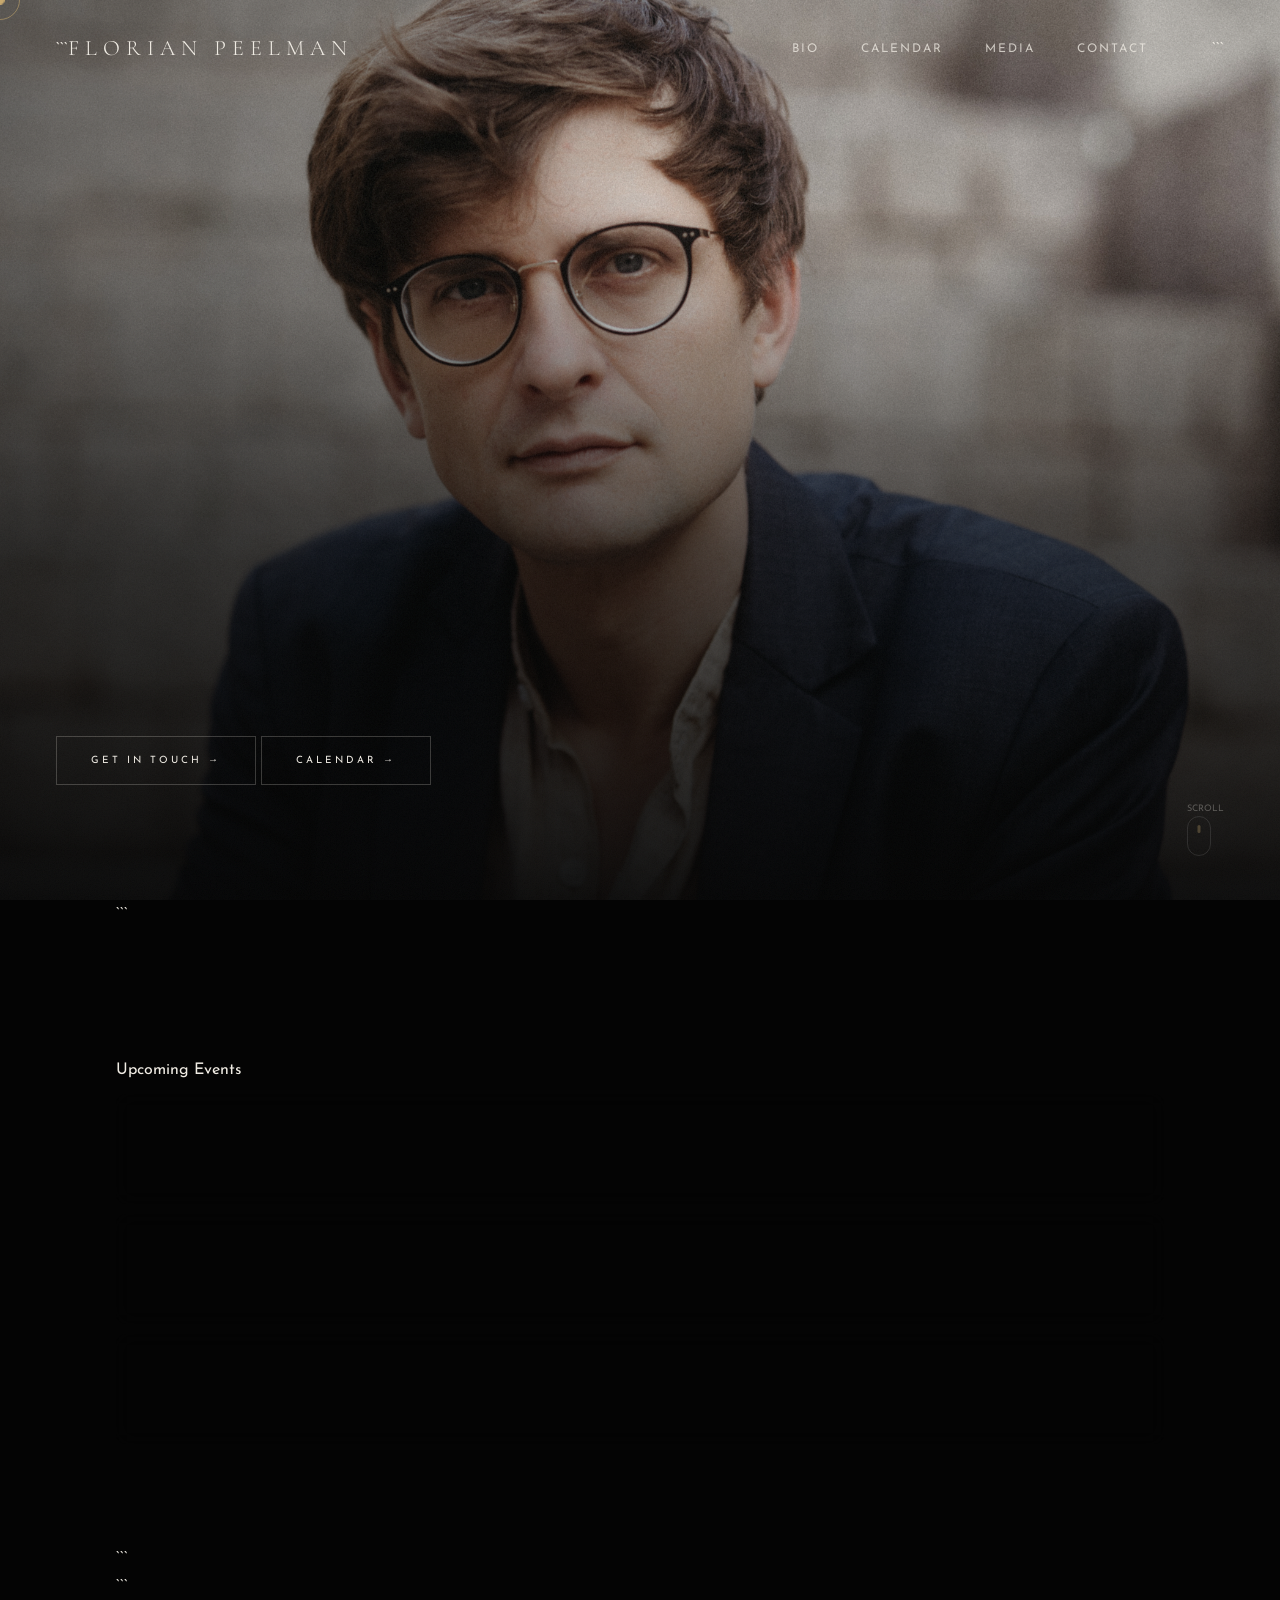
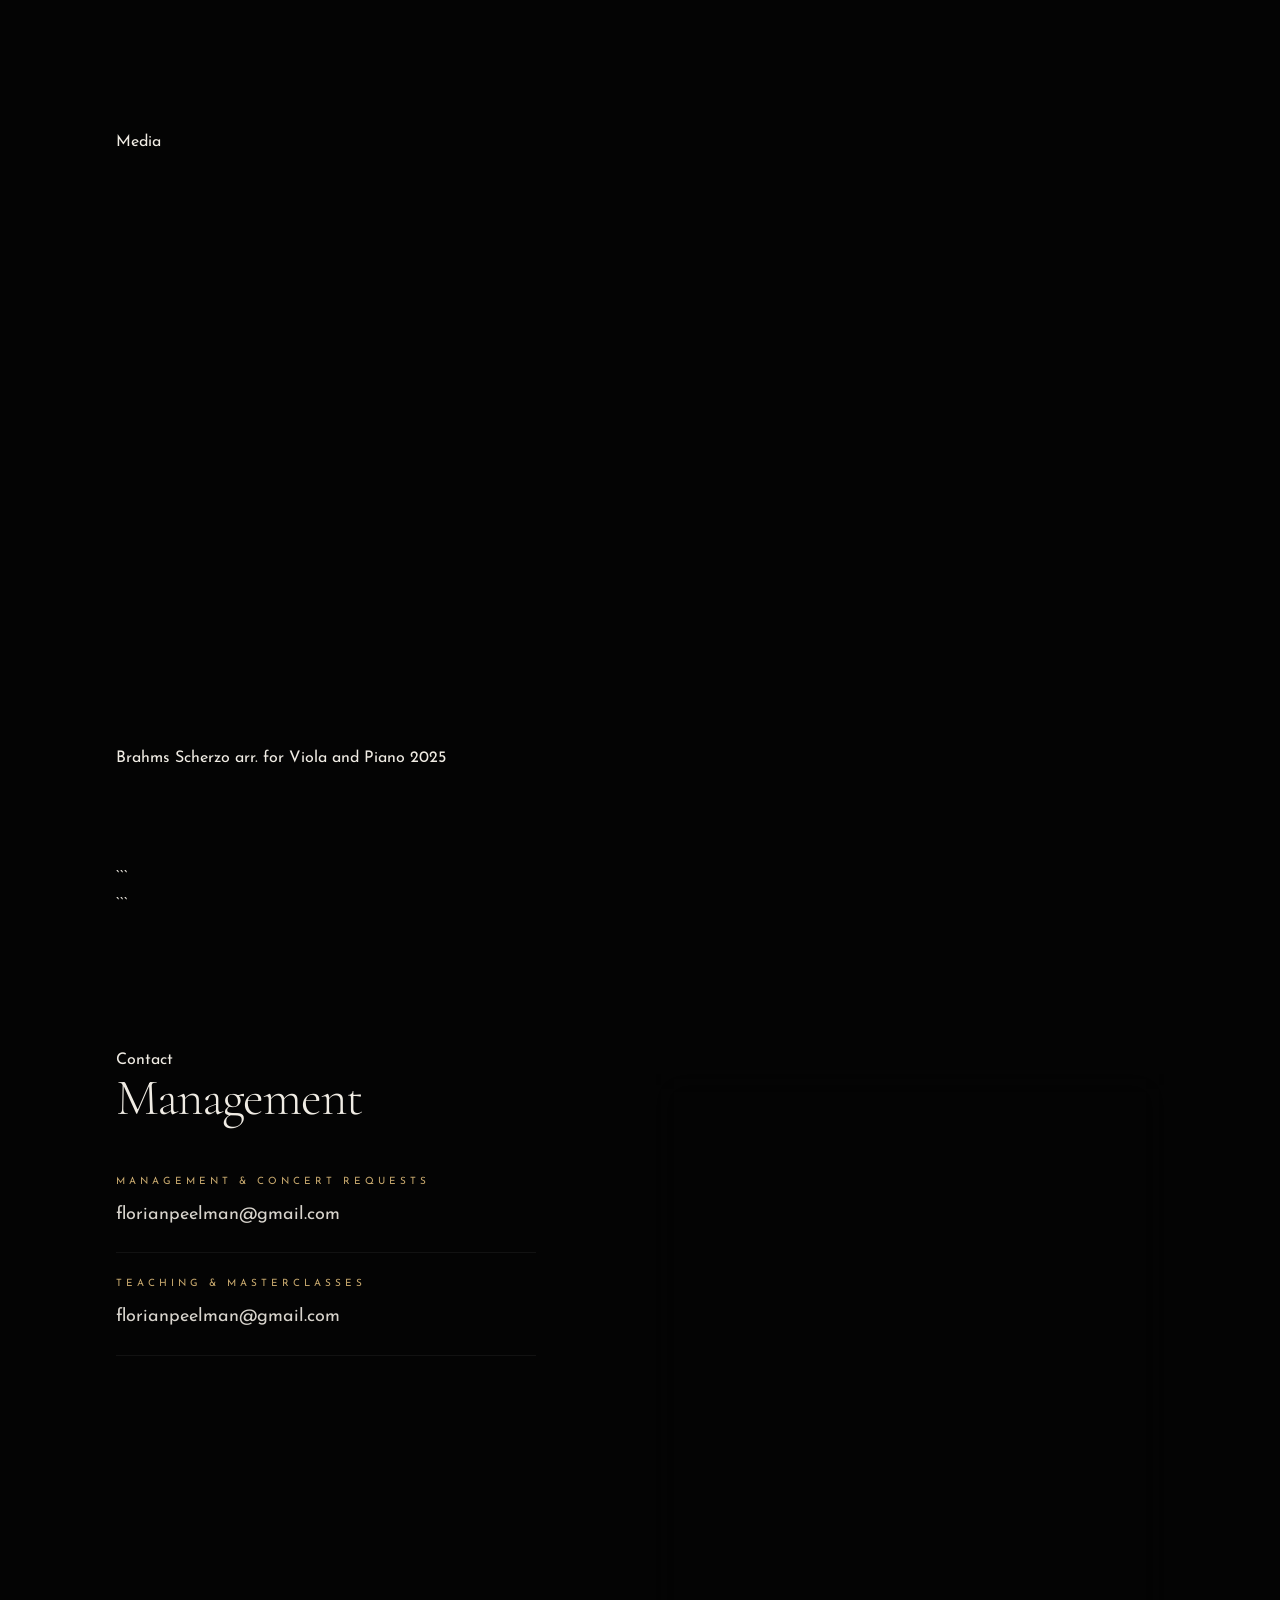
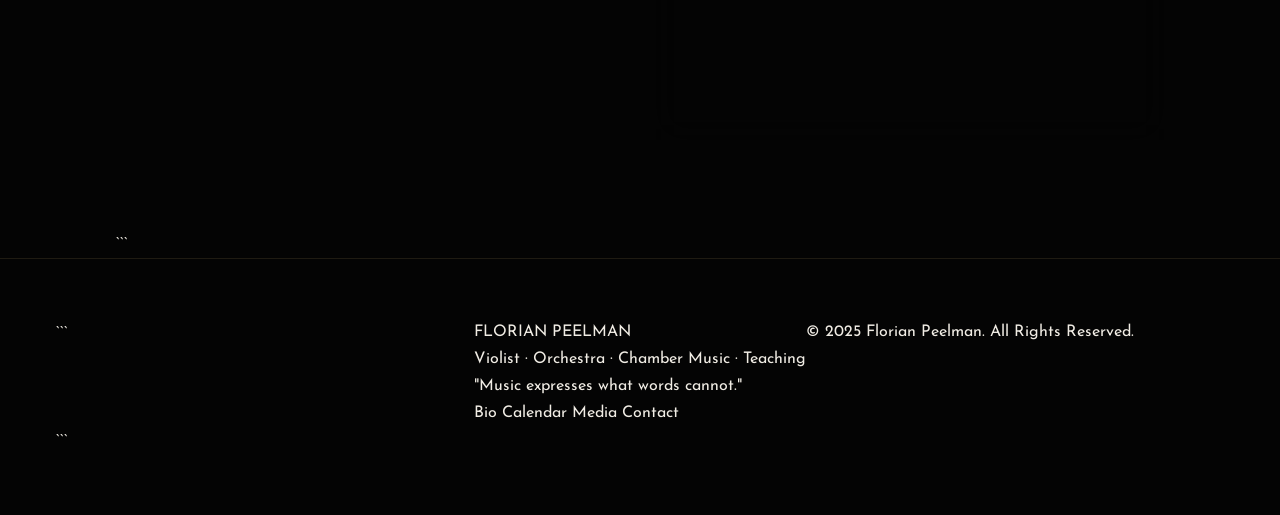
==== commit 63ae093f: "Update index.html for language and content changes" ====
--- a/index.html
+++ b/index.html
@@ -1,338 +1,361 @@
 <!DOCTYPE html>
-<html lang="es">
+
+<html lang="en">
 <head>
   <meta charset="UTF-8">
   <meta name="viewport" content="width=device-width, initial-scale=1.0">
-  <title>Artista — Portfolio</title>
+
+  <title>Florian Peelman | Violist</title>
+
+  <meta name="description" content="Florian Peelman – Violist based in Berlin. Orchestra, Chamber Music and Teaching.">
+
   <link rel="preconnect" href="https://fonts.googleapis.com">
   <link rel="preconnect" href="https://fonts.gstatic.com" crossorigin>
-  <link href="https://fonts.googleapis.com/css2?family=Cormorant+Garamond:ital,wght@0,300;0,400;0,600;1,300;1,400&family=Josefin+Sans:wght@200;300;400&display=swap" rel="stylesheet">
+
+  <link href="https://fonts.googleapis.com/css2?family=Cormorant+Garamond:wght@300;400;500;600&family=Josefin+Sans:wght@200;300;400;500&display=swap" rel="stylesheet">
+
   <link rel="stylesheet" href="style.css">
 </head>
+
 <body>
- 
-  <!-- CURSOR -->
+
+  <!-- Cursor -->
+
   <div id="cur"></div>
   <div id="cur-ring"></div>
-  <!-- GRAIN -->
+
+  <!-- Grain -->
+
   <div id="grain"></div>
- 
-  <!-- PROGRESS BAR -->
+
+  <!-- Progress Bar -->
+
   <div id="prog"></div>
- 
-  <!-- ── HEADER ── -->
+
+  <!-- Header -->
+
   <header id="hdr">
-    <a href="index.html" class="logo">FLORIAN PEELMAN</a>
-    <nav class="menu">
-      <a href="bio.html">Bio</a>
-      <a href="calendar.html">Dates</a>
-      <a href="media.html">Media</a>
-      <a href="contact.html">Contact</a>
-    </nav>
-    <div class="social">
-      <!-- Instagram -->
-      <a href="#" aria-label="Instagram">
-        <svg viewBox="0 0 24 24"><rect x="2" y="2" width="20" height="20" rx="5"/><circle cx="12" cy="12" r="5"/><circle cx="17.5" cy="6.5" r="1.3" fill="currentColor" stroke="none"/></svg>
-      </a>
-      <!-- Spotify -->
-      <a href="#" aria-label="Spotify">
-        <svg viewBox="0 0 24 24"><circle cx="12" cy="12" r="10"/><path d="M8 14.5c2.5-1 5.5-.8 7.5.5M7.5 11.5c3-1.2 6.5-1 9 .8M8.5 8.5c3.5-1.5 7.5-1 10 1.2" stroke-linecap="round"/></svg>
-      </a>
-      <!-- YouTube -->
-      <a href="#" aria-label="YouTube">
-        <svg viewBox="0 0 24 24"><rect x="2" y="5" width="20" height="14" rx="4"/><polygon points="10,9 16,12 10,15" fill="currentColor" stroke="none"/></svg>
-      </a>
-    </div>
-    <div class="menu-toggle" id="menuToggle">☰</div>
+
+```
+<a href="index.html" class="logo">
+  FLORIAN PEELMAN
+</a>
+
+<nav class="menu">
+
+  <a href="bio.html">Bio</a>
+
+  <a href="calendar.html">Calendar</a>
+
+  <a href="media.html">Media</a>
+
+  <a href="contact.html">Contact</a>
+
+</nav>
+
+<div class="social">
+
+  <a href="#" aria-label="Instagram">
+    <svg viewBox="0 0 24 24">
+      <rect x="2" y="2" width="20" height="20" rx="5"></rect>
+      <circle cx="12" cy="12" r="5"></circle>
+      <circle cx="17.5" cy="6.5" r="1.3" fill="currentColor" stroke="none"></circle>
+    </svg>
+  </a>
+
+  <a href="#" aria-label="Spotify">
+    <svg viewBox="0 0 24 24">
+      <circle cx="12" cy="12" r="10"></circle>
+      <path d="M8 14.5c2.5-1 5.5-.8 7.5.5M7.5 11.5c3-1.2 6.5-1 9 .8M8.5 8.5c3.5-1.5 7.5-1 10 1.2" stroke-linecap="round"></path>
+    </svg>
+  </a>
+
+  <a href="#" aria-label="YouTube">
+    <svg viewBox="0 0 24 24">
+      <rect x="2" y="5" width="20" height="14" rx="4"></rect>
+      <polygon points="10,9 16,12 10,15" fill="currentColor" stroke="none"></polygon>
+    </svg>
+  </a>
+
+</div>
+
+<button class="menu-toggle" id="menuToggle" aria-label="Open Menu">
+  ☰
+</button>
+```
+
   </header>
- 
-  <!-- ── HERO ── -->
+
+  <!-- Hero -->
+
   <section class="hero">
-    <div class="hero-bg" id="hbg"></div>
- 
-    <p class="hero-tag" id="htag">Violist</p>
-    <h1 id="htitle">Florian<br><em>Peelman</em></h1>
-    <p class="hero-sub" id="hsub">Orchestra · Chamber Music · Teacher · Berlin</p>
- 
-    <div class="buttons" id="hbtns">
-<a href="contact.html" class="btn btn-ghost">
-  <div class="fill"></div>
-  <span class="label">Get in touch →</span>
-</a>
-      <a href="calendar.html" class="btn btn-ghost">
-        <div class="fill"></div>
-        <span class="label">Calendar <span class="btn-arrow">→</span></span>
-      </a>
-    </div>
- 
+
+```
+<div class="hero-bg" id="hbg"></div>
+
+<p class="hero-tag" id="htag">
+  Violist
+</p>
+
+<h1 id="htitle">
+  Florian
+  <br>
+  <em>Peelman</em>
+</h1>
+
+<p class="hero-sub" id="hsub">
+  Orchestra · Chamber Music · Teaching · Berlin
+</p>
+
+<div class="buttons" id="hbtns">
+
+  <a href="contact.html" class="btn btn-ghost">
+    <span class="label">Get in Touch →</span>
+  </a>
+
+  <a href="calendar.html" class="btn btn-ghost">
+    <span class="label">Calendar →</span>
+  </a>
+
+</div>
+
 <div class="scroll-cue">
+
   <span>SCROLL</span>
+
   <div class="mouse">
     <div class="wheel"></div>
   </div>
-</div>
+
+</div>
+```
+
   </section>
- 
-  <!-- ── EVENTS ── -->
-  <div class="wrap">
-    <div class="section">
-      <div class="eyebrow r">Events</div>
- 
-      <div class="event r r1">
-        <div class="event-date">14<span>ENE</span></div>
-        <div class="event-info">
-          <h3>Sala Apolo</h3>
-          <p>Barcelona, España &nbsp;·&nbsp; Puertas 20:00h</p>
+
+  <!-- Events -->
+
+  <section class="wrap">
+
+```
+<div class="section">
+
+  <div class="eyebrow r">
+    Upcoming Events
+  </div>
+
+  <div class="event r">
+
+    <div class="event-date">
+      14
+      <span>JAN</span>
+    </div>
+
+    <div class="event-info">
+      <h3>Sala Apolo</h3>
+      <p>Barcelona, Spain · Doors 20:00</p>
+    </div>
+
+    <a href="#" class="ticket">
+      Tickets →
+    </a>
+
+  </div>
+
+  <div class="event r">
+
+    <div class="event-date">
+      21
+      <span>JAN</span>
+    </div>
+
+    <div class="event-info">
+      <h3>La Riviera</h3>
+      <p>Madrid, Spain · Doors 21:00</p>
+    </div>
+
+    <a href="#" class="ticket">
+      Tickets →
+    </a>
+
+  </div>
+
+  <div class="event r">
+
+    <div class="event-date">
+      03
+      <span>FEB</span>
+    </div>
+
+    <div class="event-info">
+      <h3>Razzmatazz</h3>
+      <p>Barcelona, Spain · Doors 22:00</p>
+    </div>
+
+    <span class="sold">
+      Sold Out
+    </span>
+
+  </div>
+
+</div>
+```
+
+  </section>
+
+  <!-- Media -->
+
+  <section class="wrap">
+
+```
+<div class="section">
+
+  <div class="eyebrow r">
+    Media
+  </div>
+
+  <div class="video r">
+
+    <iframe
+      src="https://www.youtube.com/embed/Y04K9-z7pxk"
+      title="YouTube Video"
+      allowfullscreen>
+    </iframe>
+
+  </div>
+
+  <div class="video-meta r">
+
+    <span>Brahms Scherzo arr. for Viola and Piano</span>
+
+    <span>2025</span>
+
+  </div>
+
+</div>
+```
+
+  </section>
+
+  <!-- Contact -->
+
+  <section class="wrap">
+
+```
+<div class="section">
+
+  <div class="eyebrow r">
+    Contact
+  </div>
+
+  <div class="contact-grid">
+
+    <div class="contact-copy r">
+
+      <h2>
+        Management
+      </h2>
+
+      <div class="contact-item">
+
+        <div class="role">
+          Management & Concert Requests
         </div>
-        <a href="#" class="ticket">
-          <div class="fill"></div>
-          <span class="t-label">Entradas <span class="t-arrow">→</span></span>
+
+        <a href="mailto:florianpeelman@gmail.com">
+          florianpeelman@gmail.com
         </a>
-      </div>
- 
-      <div class="event r r2">
-        <div class="event-date">21<span>ENE</span></div>
-        <div class="event-info">
-          <h3>La Riviera</h3>
-          <p>Madrid, España &nbsp;·&nbsp; Puertas 21:00h</p>
+
+      </div>
+
+      <div class="contact-item">
+
+        <div class="role">
+          Teaching & Masterclasses
         </div>
-        <a href="#" class="ticket">
-          <div class="fill"></div>
-          <span class="t-label">Entradas <span class="t-arrow">→</span></span>
+
+        <a href="mailto:florianpeelman@gmail.com">
+          florianpeelman@gmail.com
         </a>
-      </div>
- 
-      <div class="event r r3">
-        <div class="event-date">03<span>FEB</span></div>
-        <div class="event-info">
-          <h3>Razzmatazz</h3>
-          <p>Barcelona, España &nbsp;·&nbsp; Puertas 22:00h</p>
-        </div>
-        <span class="sold">Agotado</span>
-      </div>
- 
-      <div class="event r r4">
-        <div class="event-date">17<span>FEB</span></div>
-        <div class="event-info">
-          <h3>Teatro Gran Rex</h3>
-          <p>Buenos Aires, Argentina &nbsp;·&nbsp; 20:00h</p>
-        </div>
-        <a href="#" class="ticket">
-          <div class="fill"></div>
-          <span class="t-label">Entradas <span class="t-arrow">→</span></span>
-        </a>
-      </div>
- 
-    </div>
-  </div>
- 
-  <!-- ── MEDIA ── -->
-  <div class="wrap">
-    <div class="section" style="padding-top:0">
-      <div class="eyebrow r">Media</div>
-      <div class="video r">
- <iframe
-  src="https://www.youtube.com/embed/Y04K9-z7pxk"
-  allow="accelerometer; autoplay; clipboard-write; encrypted-media; gyroscope; picture-in-picture"
-  allowfullscreen>
-</iframe>
-      </div>
-      <div class="video-meta r">
-        <span>Brahms Scherzo arr. for Viola and Piano</span>
-        <span>2025</span>
-      </div>
-    </div>
-  </div>
- 
-  <!-- ── CONTACT ── -->
-  <div class="wrap">
-    <div class="section">
-      <div class="eyebrow r">Contact</div>
-      <div class="contact-grid">
- 
-        <div class="contact-copy r">
-          <h2>Management</h2>
-          <div class="contact-item">
-            <div class="role">Management</div>
-            <a href="mailto:florianpeelman@gmail.com">florianpeelman@gmail.com</a>
-          </div>
-          <div class="contact-item">
-            <div class="role">Teaching</div>
-            <a href="mailto:florianpeelman@gmail.com">florianpeelman@gmail.com</a>
-          </div>
-          <div class="contact-item">
-            <div class="role">Booking</div>
-            <a href="mailto:florianpeelman@gmail.com">florianpeelman@gmail.com</a>
-          </div>
-        </div>
- 
-        <div class="r r1">
-          <div class="form-row">
-            <label for="f-name">Name</label>
-            <input id="f-name" type="text" autocomplete="name">
-            <div class="form-bar"></div>
-          </div>
-          <div class="form-row">
-            <label for="f-email">Email</label>
-            <input id="f-email" type="email" autocomplete="email">
-            <div class="form-bar"></div>
-          </div>
-          <div class="form-row">
-            <label for="f-msg">Question?</label>
-            <textarea id="f-msg"></textarea>
-            <div class="form-bar"></div>
-          </div>
-          <button type="button" class="btn btn-ghost" style="margin-top:8px">
-            <div class="fill"></div>
-            <span class="label">Get in touch! <span class="btn-arrow">→</span></span>
-          </button>
-        </div>
- 
-      </div>
-    </div>
-  </div>
- 
-/* ══════════════════
-   FOOTER
-══════════════════ */
-.footer {
-  background: var(--bg);
-  border-top: 1px solid var(--gold-border);
-  padding: 64px 48px 36px;
-}
-
-.footer-inner {
-  max-width: var(--max-w);
-  margin: 0 auto;
-  display: flex;
-  justify-content: space-between;
-  align-items: center;
-  flex-wrap: wrap;
-  gap: 40px;
-  padding-bottom: 48px;
-  margin-bottom: 28px;
-  border-bottom: 1px solid var(--gold-border);
-}
-
-.footer-logo {
-  font-family: var(--font-sans);
-  font-size: 13px;
-  font-weight: 500;
-  letter-spacing: 0.28em;
-  color: var(--cream);
-  margin-bottom: 7px;
-}
-
-.footer-role {
-  font-family: var(--font-sans);
-  font-size: 10px;
-  font-weight: 300;
-  letter-spacing: 0.12em;
-  color: var(--muted);
-}
-
-.footer-quote {
-  font-family: var(--font-serif);
-  font-style: italic;
-  font-size: 17px;
-  font-weight: 300;
-  color: var(--muted);
-}
-
-.footer-right {
-  display: flex;
-  gap: 28px;
-}
-
-.footer-link {
-  font-family: var(--font-sans);
-  font-size: 10px;
-  font-weight: 400;
-  letter-spacing: 0.18em;
-  text-transform: uppercase;
-  color: var(--muted);
-  text-decoration: none;
-  transition: color 0.3s;
-  position: relative;
-}
-
-.footer-link::after {
-  content: '';
-  position: absolute;
-  bottom: -2px; left: 0;
-  width: 0; height: 1px;
-  background: var(--gold);
-  transition: width 0.3s var(--ease);
-}
-
-.footer-link:hover { color: var(--gold-light); }
-.footer-link:hover::after { width: 100%; }
-
-.footer-bottom {
-  max-width: var(--max-w);
-  margin: 0 auto;
-  text-align: center;
-  font-family: var(--font-sans);
-  font-size: 10px;
-  font-weight: 300;
-  letter-spacing: 0.08em;
-  color: var(--muted);
-}
-  
-    /* ── CURSOR ── */
-    const cur  = document.getElementById('cur');
-    const ring = document.getElementById('cur-ring');
-    let mx = window.innerWidth / 2, my = window.innerHeight / 2;
-    let rx = mx, ry = my;
- 
-    document.addEventListener('mousemove', e => {
-      mx = e.clientX; my = e.clientY;
-      cur.style.left = mx + 'px';
-      cur.style.top  = my + 'px';
-    });
-    document.addEventListener('mousedown', () => document.body.classList.add('clicking'));
-    document.addEventListener('mouseup',   () => document.body.classList.remove('clicking'));
- 
-    document.querySelectorAll('a, button, .ticket, .btn, .logo, .social a, .menu a, .footer-nav a').forEach(el => {
-      el.addEventListener('mouseenter', () => document.body.classList.add('hovered'));
-      el.addEventListener('mouseleave', () => document.body.classList.remove('hovered'));
-    });
- 
-    (function tick() {
-      rx += (mx - rx) * .11;
-      ry += (my - ry) * .11;
-      ring.style.left = rx + 'px';
-      ring.style.top  = ry + 'px';
-      requestAnimationFrame(tick);
-    })();
- 
-    /* ── SCROLL: header + progress ── */
-    const hdr  = document.getElementById('hdr');
-    const prog = document.getElementById('prog');
- 
-    window.addEventListener('scroll', () => {
-      const s   = window.scrollY;
-      const max = document.body.scrollHeight - window.innerHeight;
-      hdr.classList.toggle('stuck', s > 60);
-      prog.style.width = (max > 0 ? (s / max * 100) : 0) + '%';
-    }, { passive: true });
- 
-    /* ── HERO ENTRANCE ── */
-    window.addEventListener('DOMContentLoaded', () => {
-      setTimeout(() => document.getElementById('hbg').classList.add('in'),    100);
-      setTimeout(() => document.getElementById('htag').classList.add('in'),   300);
-      setTimeout(() => document.getElementById('htitle').classList.add('in'), 480);
-      setTimeout(() => document.getElementById('hsub').classList.add('in'),   660);
-      setTimeout(() => document.getElementById('hbtns').classList.add('in'),  820);
-    });
- 
-    /* ── SCROLL REVEAL ── */
-    const obs = new IntersectionObserver(entries => {
-      entries.forEach(e => { if (e.isIntersecting) e.target.classList.add('in'); });
-    }, { threshold: .1 });
- 
-    document.querySelectorAll('.r').forEach(el => obs.observe(el));
-  </script>
- 
+
+      </div>
+
+    </div>
+
+    <form class="contact-form r">
+
+      <div class="form-row">
+        <label for="f-name">Name</label>
+        <input id="f-name" type="text">
+      </div>
+
+      <div class="form-row">
+        <label for="f-email">Email</label>
+        <input id="f-email" type="email">
+      </div>
+
+      <div class="form-row">
+        <label for="f-msg">Message</label>
+        <textarea id="f-msg"></textarea>
+      </div>
+
+      <button type="submit" class="btn btn-ghost">
+        Send Message →
+      </button>
+
+    </form>
+
+  </div>
+
+</div>
+```
+
+  </section>
+
+  <!-- Footer -->
+
+  <footer class="footer">
+
+```
+<div class="footer-inner">
+
+  <div>
+
+    <div class="footer-logo">
+      FLORIAN PEELMAN
+    </div>
+
+    <div class="footer-role">
+      Violist · Orchestra · Chamber Music · Teaching
+    </div>
+
+  </div>
+
+  <div class="footer-quote">
+    "Music expresses what words cannot."
+  </div>
+
+  <div class="footer-right">
+
+    <a href="bio.html" class="footer-link">Bio</a>
+
+    <a href="calendar.html" class="footer-link">Calendar</a>
+
+    <a href="media.html" class="footer-link">Media</a>
+
+    <a href="contact.html" class="footer-link">Contact</a>
+
+  </div>
+
+</div>
+
+<div class="footer-bottom">
+  © 2025 Florian Peelman. All Rights Reserved.
+</div>
+```
+
+  </footer>
+
+  <script src="script.js"></script>
+
 </body>
 </html>
